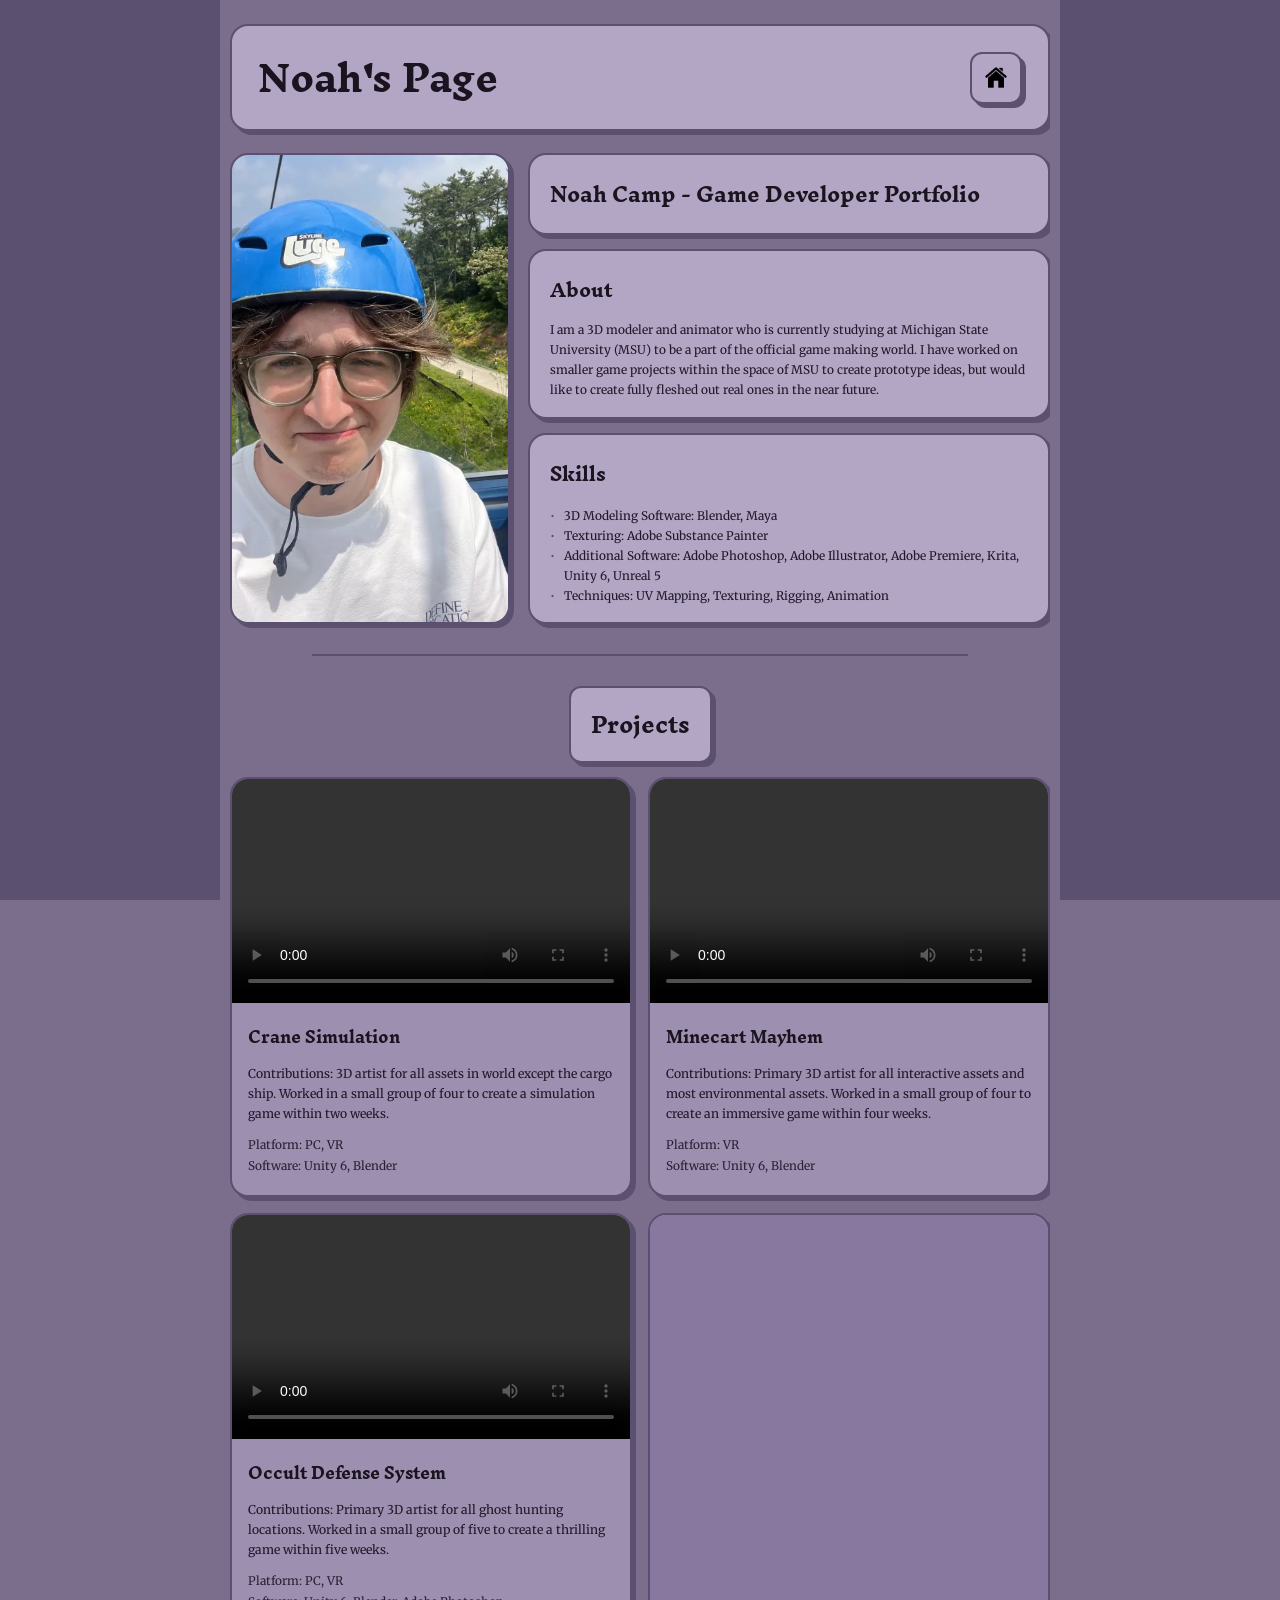
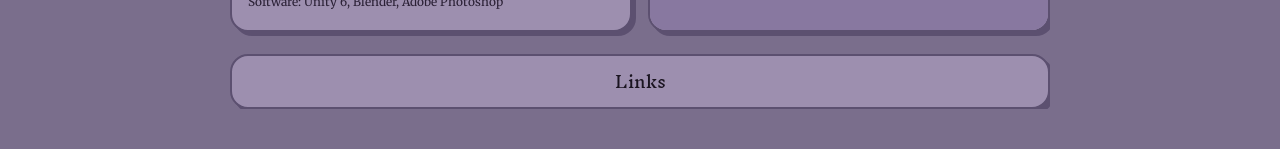
==== portfolio.html @ 453d8e8f "Update portfolio.html" ====
<head>
  <title>Noah's Page</title>
  <link rel="preconnect" href="https://fonts.googleapis.com" />
  <link rel="preconnect" href="https://fonts.gstatic.com" crossorigin />
  <link href="https://fonts.googleapis.com/css2?family=Inknut+Antiqua:wght@400;700&family=Merriweather:wght@400;700&display=swap" rel="stylesheet" />
  <style>
    *, *::before, *::after {
      box-sizing: border-box;
      margin: 0;
      padding: 0;
    }

    html, body {
      background-color: #7a6e8c;
    }

    body {
      font-family: 'Merriweather', Georgia, serif;
      color: #1e1828;
      min-height: 100vh;
      padding: 24px 20px 40px;
    }

    .outer-wrapper {
      max-width: 860px;
      margin: 0 auto;
      position: relative;
    }

    .border-panel {
      position: fixed;
      top: 0;
      bottom: 0;
      background-color: #5c5070;
      display: none;
      z-index: 0;
    }

    .border-panel-left {
      left: 0;
      right: calc(50% + 430px - 20px + 10px);
    }

    .border-panel-right {
      right: 0;
      left: calc(50% + 430px - 20px + 10px);
    }

    @media (min-width: 940px) {
      .border-panel { display: block; }
    }

    .page-wrapper {
      max-width: 820px;
      width: 100%;
      margin: 0 auto;
      overflow-x: hidden;
    }

    /* Header */
    .site-header {
      background-color: #b3a6c4;
      border: 2.5px solid #5c5070;
      border-radius: 18px;
      box-shadow: 4px 4px 0px #5c5070;
      display: flex;
      align-items: center;
      justify-content: space-between;
      padding: 6px 26px;
      margin-bottom: 22px;
    }

    .site-header h1 {
      font-family: 'Inknut Antiqua', 'Palatino Linotype', Georgia, serif;
      font-size: clamp(1.6rem, 4vw, 2.2rem);
      font-weight: 700;
      color: #1a1420;
    }

    .home-icon {
      width: 52px;
      height: 52px;
      background-color: #b3a6c4;
      border: 2.5px solid #5c5070;
      border-radius: 12px;
      box-shadow: 4px 4px 0px #5c5070;
      display: flex;
      align-items: center;
      justify-content: center;
      cursor: pointer;
      flex-shrink: 0;
      text-decoration: none;
      appearance: none;
      -webkit-appearance: none;
      font: inherit;
      padding: 6px;
      overflow: hidden;
    }

    .home-icon-img {
      width: 100%;
      height: 100%;
      object-fit: contain;
      display: block;
    }

    /* Cards */
    .card {
      background-color: #b3a6c4;
      border: 2.5px solid #5c5070;
      border-radius: 18px;
      box-shadow: 4px 4px 0px #5c5070;
      padding: 18px 20px;
    }

    .card h2 {
      font-family: 'Inknut Antiqua', 'Palatino Linotype', Georgia, serif;
      font-size: 1.2rem;
      font-weight: 700;
      margin-bottom: 10px;
      color: #1a1420;
    }

    .card p {
      font-size: 0.82rem;
      line-height: 1.7;
    }


    .portfolio-top {
      display: flex;
      gap: 18px;
      margin-bottom: 18px;
      align-items: flex-start;
    }

    .profile-photo {
      flex: 0 0 280px;
      width: 280px;
      border: 2.5px solid #5c5070;
      border-radius: 18px;
      box-shadow: 4px 4px 0px #5c5070;
      overflow: hidden;
      align-self: stretch;
    }

    .profile-photo img {
      width: 100%;
      height: 100%;
      object-fit: cover;
      display: block;
    }

    .profile-photo-placeholder {
      width: 100%;
      height: 100%;
      min-height: 260px;
      background-color: #a899bc;
      display: flex;
      align-items: center;
      justify-content: center;
      color: #5c5070;
      font-size: 0.75rem;
      text-align: center;
      padding: 12px;
    }

    .portfolio-right {
      flex: 1;
      display: flex;
      flex-direction: column;
      gap: 14px;
      min-width: 0;
    }

    /* About card */
    .about-card {
      background-color: #b3a6c4;
      border: 2.5px solid #5c5070;
      border-radius: 18px;
      box-shadow: 4px 4px 0px #5c5070;
      padding: 16px 20px;
    }

    .about-card h2 {
      font-family: 'Inknut Antiqua', 'Palatino Linotype', Georgia, serif;
      font-size: 1.1rem;
      font-weight: 700;
      margin-bottom: 8px;
      color: #1a1420;
    }

    .about-card p {
      font-size: 0.74rem;
      line-height: 1.7;
    }

    /* Skills card */
    .skills-card {
      background-color: #b3a6c4;
      border: 2.5px solid #5c5070;
      border-radius: 18px;
      box-shadow: 4px 4px 0px #5c5070;
      padding: 16px 20px;
    }

    .skills-card h2 {
      font-family: 'Inknut Antiqua', 'Palatino Linotype', Georgia, serif;
      font-size: 1.1rem;
      font-weight: 700;
      margin-bottom: 10px;
      color: #1a1420;
    }

    .skills-list {
      list-style: none;
      padding: 0;
      margin: 0;
    }

    .skills-list li {
      font-size: 0.74rem;
      line-height: 1.7;
      padding-left: 1.2em;
      position: relative;
    }

    .skills-list li::before {
      content: '•';
      position: absolute;
      left: 0;
      color: #5c5070;
    }

    /* Projects section */
    .projects-heading {
      background-color: #b3a6c4;
      border: 2.5px solid #5c5070;
      border-radius: 12px;
      box-shadow: 4px 4px 0px #5c5070;
      display: inline-block;
      padding: 10px 20px;
      margin-bottom: 14px;
    }

    .projects-heading h2 {
      font-family: 'Inknut Antiqua', 'Palatino Linotype', Georgia, serif;
      font-size: 1.3rem;
      font-weight: 700;
      color: #1a1420;
    }

    .projects-grid {
      display: grid;
      grid-template-columns: 1fr 1fr;
      gap: 16px;
      margin-bottom: 22px;
    }

    .project-card {
      background-color: #9d8faf;
      border: 2.5px solid #5c5070;
      border-radius: 18px;
      box-shadow: 4px 4px 0px #5c5070;
      overflow: hidden;
      display: flex;
      flex-direction: column;
    }

    .project-image {
      position: relative;
      width: 100%;
      aspect-ratio: 16 / 9;
      background-color: #8878a0;
      flex-shrink: 0;
      overflow: hidden;
    }

    .project-image video {
      position: absolute;
      top: 0;
      left: 0;
      width: 100%;
      height: 100%;
      border: none;
      display: block;
      object-fit: cover;
    }

    .project-image img {
      width: 100%;
      height: 100%;
      object-fit: cover;
      display: block;
    }

    .project-image-placeholder {
      width: 100%;
      height: 100%;
      background-color: #8878a0;
    }

    .project-body {
      padding: 14px 16px 18px;
      flex: 1;
      display: flex;
      flex-direction: column;
    }

    .project-title {
      font-family: 'Inknut Antiqua', 'Palatino Linotype', Georgia, serif;
      font-size: 0.95rem;
      font-weight: 700;
      color: #1a1420;
      margin-bottom: 8px;
    }

    .project-contributions {
      font-size: 0.76rem;
      line-height: 1.65;
      margin-bottom: 10px;
      flex: 1;
    }

    .project-meta {
      font-size: 0.74rem;
      line-height: 1.8;
      color: #2a2035;
    }

    .project-meta span {
      display: block;
    }

    /* Footer */
    .site-footer {
      background-color: #9d8faf;
      border: 2.5px solid #5c5070;
      border-radius: 18px;
      box-shadow: 4px 4px 0px #5c5070;
      text-align: center;
      padding: 5px 14px;
      margin-top: 22px;
    }

    .site-footer a {
      font-family: 'Inknut Antiqua', 'Palatino Linotype', Georgia, serif;
      font-size: 1rem;
      color: #1a1420;
      text-decoration: none;
    }

    .site-footer a:hover {
      text-decoration: underline;
    }

    /* Responsive */
    @media (max-width: 620px) {
      .portfolio-top {
        flex-direction: column;
        align-items: center;
      }

      .profile-photo {
        flex: none;
        width: 100%;
        max-width: 100%;
      }

      .portfolio-right {
        width: 100%;
      }

      .projects-grid {
        grid-template-columns: 1fr;
      }

      .site-header h1 {
        font-size: 1.4rem;
      }

      .home-icon {
        width: 42px;
        height: 42px;
      }
    }
  </style>
</head>
<body>

  <div class="outer-wrapper">
    <div class="border-panel border-panel-left"></div>
    <div class="border-panel border-panel-right"></div>

    <div class="page-wrapper">

      <!-- Header -->
      <header class="site-header">
        <h1>Noah's Page</h1>
        <a href="https://campnoa1.github.io/campnoah.github.io/" class="home-icon" title="Home">
          <img src="home_icon.png" alt="Home" class="home-icon-img">
        </a>
      </header>

      <section class="portfolio-top">

        <div class="profile-photo">
          <img src="noah_pfp.jpg" alt="That's me!" onerror="this.style.display='none';this.nextElementSibling.style.display='flex';">
          <div class="profile-photo-placeholder" style="display:none;">Photo</div>
        </div>

        <div class="portfolio-right">
          <div class="about-card" style="padding: 14px 20px;">
            <h2 style="font-size: clamp(0.75rem, 2.2vw, 1.2rem); white-space: nowrap; overflow: hidden; text-overflow: ellipsis; margin-bottom: 0;">Noah Camp - Game Developer Portfolio</h2>
          </div>

          <div class="about-card">
            <h2>About</h2>
            <p>I am a 3D modeler and animator who is currently studying at Michigan State University (MSU) to be a part of the official game making world. I have worked on smaller game projects within the space of MSU to create prototype ideas, but would like to create fully fleshed out real ones in the near future.</p>
          </div>

          <div class="skills-card">
            <h2>Skills</h2>
            <ul class="skills-list">
              <li>3D Modeling Software: Blender, Maya</li>
              <li>Texturing: Adobe Substance Painter</li>
              <li>Additional Software: Adobe Photoshop, Adobe Illustrator, Adobe Premiere, Krita, Unity 6, Unreal 5</li>
              <li>Techniques: UV Mapping, Texturing, Rigging, Animation</li>
            </ul>
          </div>
        </div>

      </section>

      <hr style="border: none; border-top: 2.5px solid #5c5070; margin: 30px auto; width: 80%;">

      <!-- Projects -->
      <div style="text-align: center; margin-bottom: 14px;">
        <div class="projects-heading" style="margin-bottom: 0;">
          <h2>Projects</h2>
        </div>
      </div>

      <div class="projects-grid">

        <div class="project-card">
          <div class="project-image">
            <video src="Crane Simulation.mp4" controls></video>
          </div>
          <div class="project-body">
            <div class="project-title">Crane Simulation</div>
            <p class="project-contributions">Contributions: 3D artist for all assets in world except the cargo ship. Worked in a small group of four to create a simulation game within two weeks.</p>
            <div class="project-meta">
              <span>Platform: PC, VR</span>
              <span>Software: Unity 6, Blender</span>
            </div>
          </div>
        </div>

        <div class="project-card">
          <div class="project-image">
            <video src="Minecart Mayhem.mp4" controls></video>
          </div>
          <div class="project-body">
            <div class="project-title">Minecart Mayhem</div>
            <p class="project-contributions">Contributions: Primary 3D artist for all interactive assets and most environmental assets. Worked in a small group of four to create an immersive game within four weeks.</p>
            <div class="project-meta">
              <span>Platform: VR</span>
              <span>Software: Unity 6, Blender</span>
            </div>
          </div>
        </div>

        <div class="project-card">
          <div class="project-image">
            <video src="ODS comp.mp4" controls></video>
          </div>
          <div class="project-body">
            <div class="project-title">Occult Defense System</div>
            <p class="project-contributions">Contributions: Primary 3D artist for all ghost hunting locations. Worked in a small group of five to create a thrilling game within five weeks.</p>
            <div class="project-meta">
              <span>Platform: PC, VR</span>
              <span>Software: Unity 6, Blender, Adobe Photoshop</span>
            </div>
          </div>
        </div>

        <div class="project-card">
          <div class="project-image project-image-placeholder">
          </div>
          <div class="project-body">
            <div class="project-title">Coming Soon...</div>
            <p class="project-contributions"></p>
            <div class="project-meta"></div>
          </div>
        </div>

      </div>

      <!-- Footer -->
      <footer class="site-footer">
        <a href="#">Links</a>
      </footer>

    </div>
  </div>

</body>
</html>
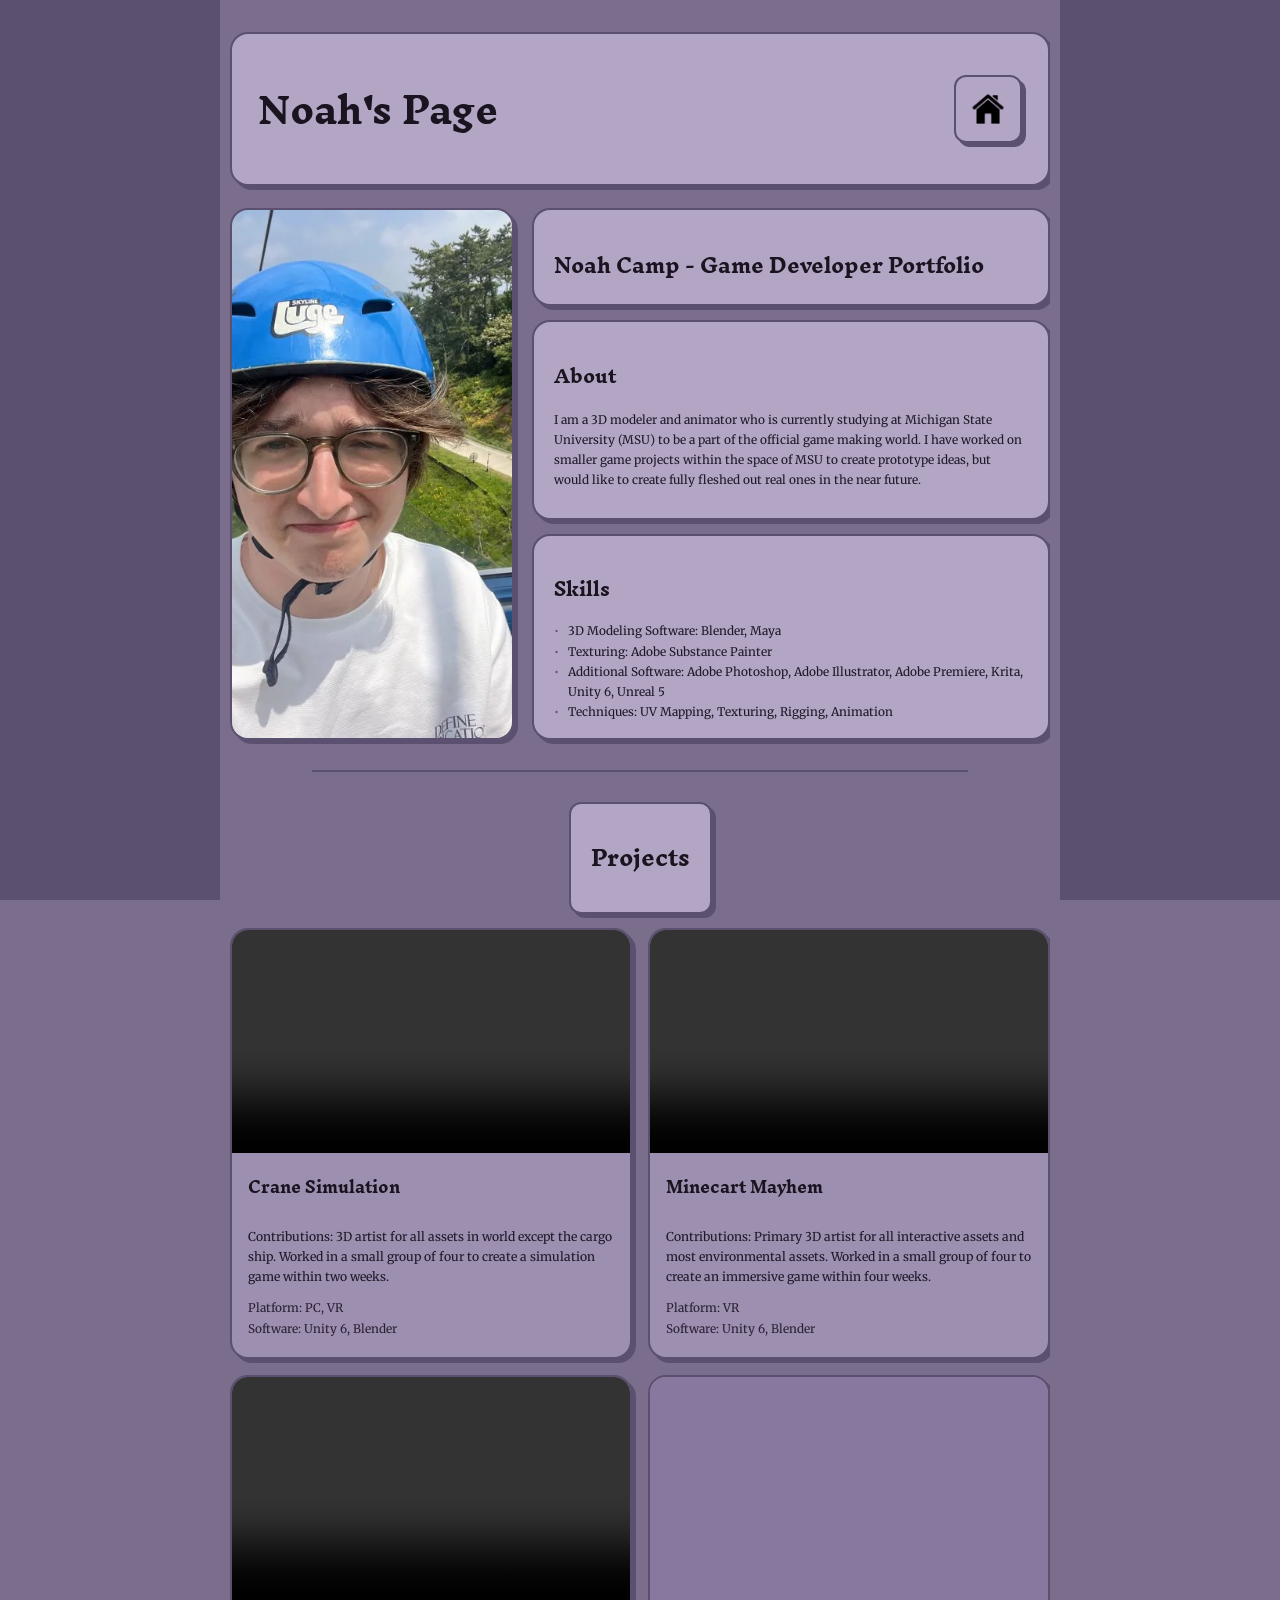
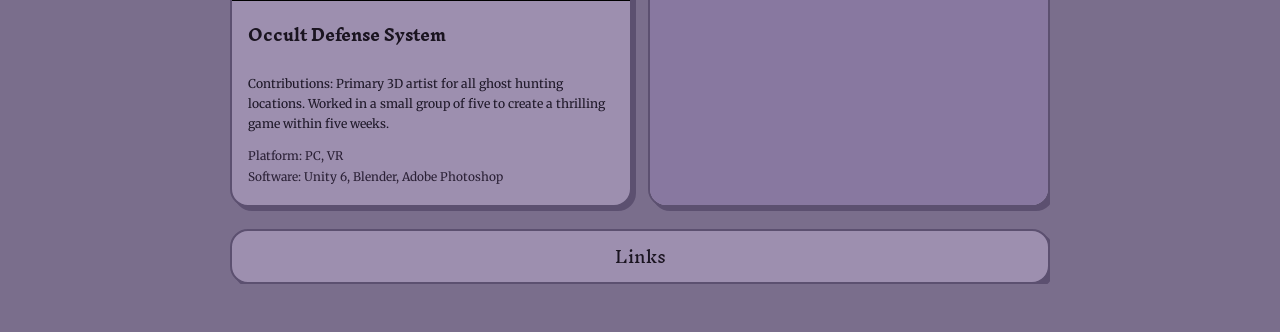
==== commit 83eb83c7: "Update portfolio.html" ====
--- a/portfolio.html
+++ b/portfolio.html
@@ -1,15 +1,9 @@
 <head>
-  <title>Noah's Page</title>
+  <title>Noah's Portfolio</title>
   <link rel="preconnect" href="https://fonts.googleapis.com" />
   <link rel="preconnect" href="https://fonts.gstatic.com" crossorigin />
   <link href="https://fonts.googleapis.com/css2?family=Inknut+Antiqua:wght@400;700&family=Merriweather:wght@400;700&display=swap" rel="stylesheet" />
   <style>
-    *, *::before, *::after {
-      box-sizing: border-box;
-      margin: 0;
-      padding: 0;
-    }
-
     html, body {
       background-color: #7a6e8c;
     }
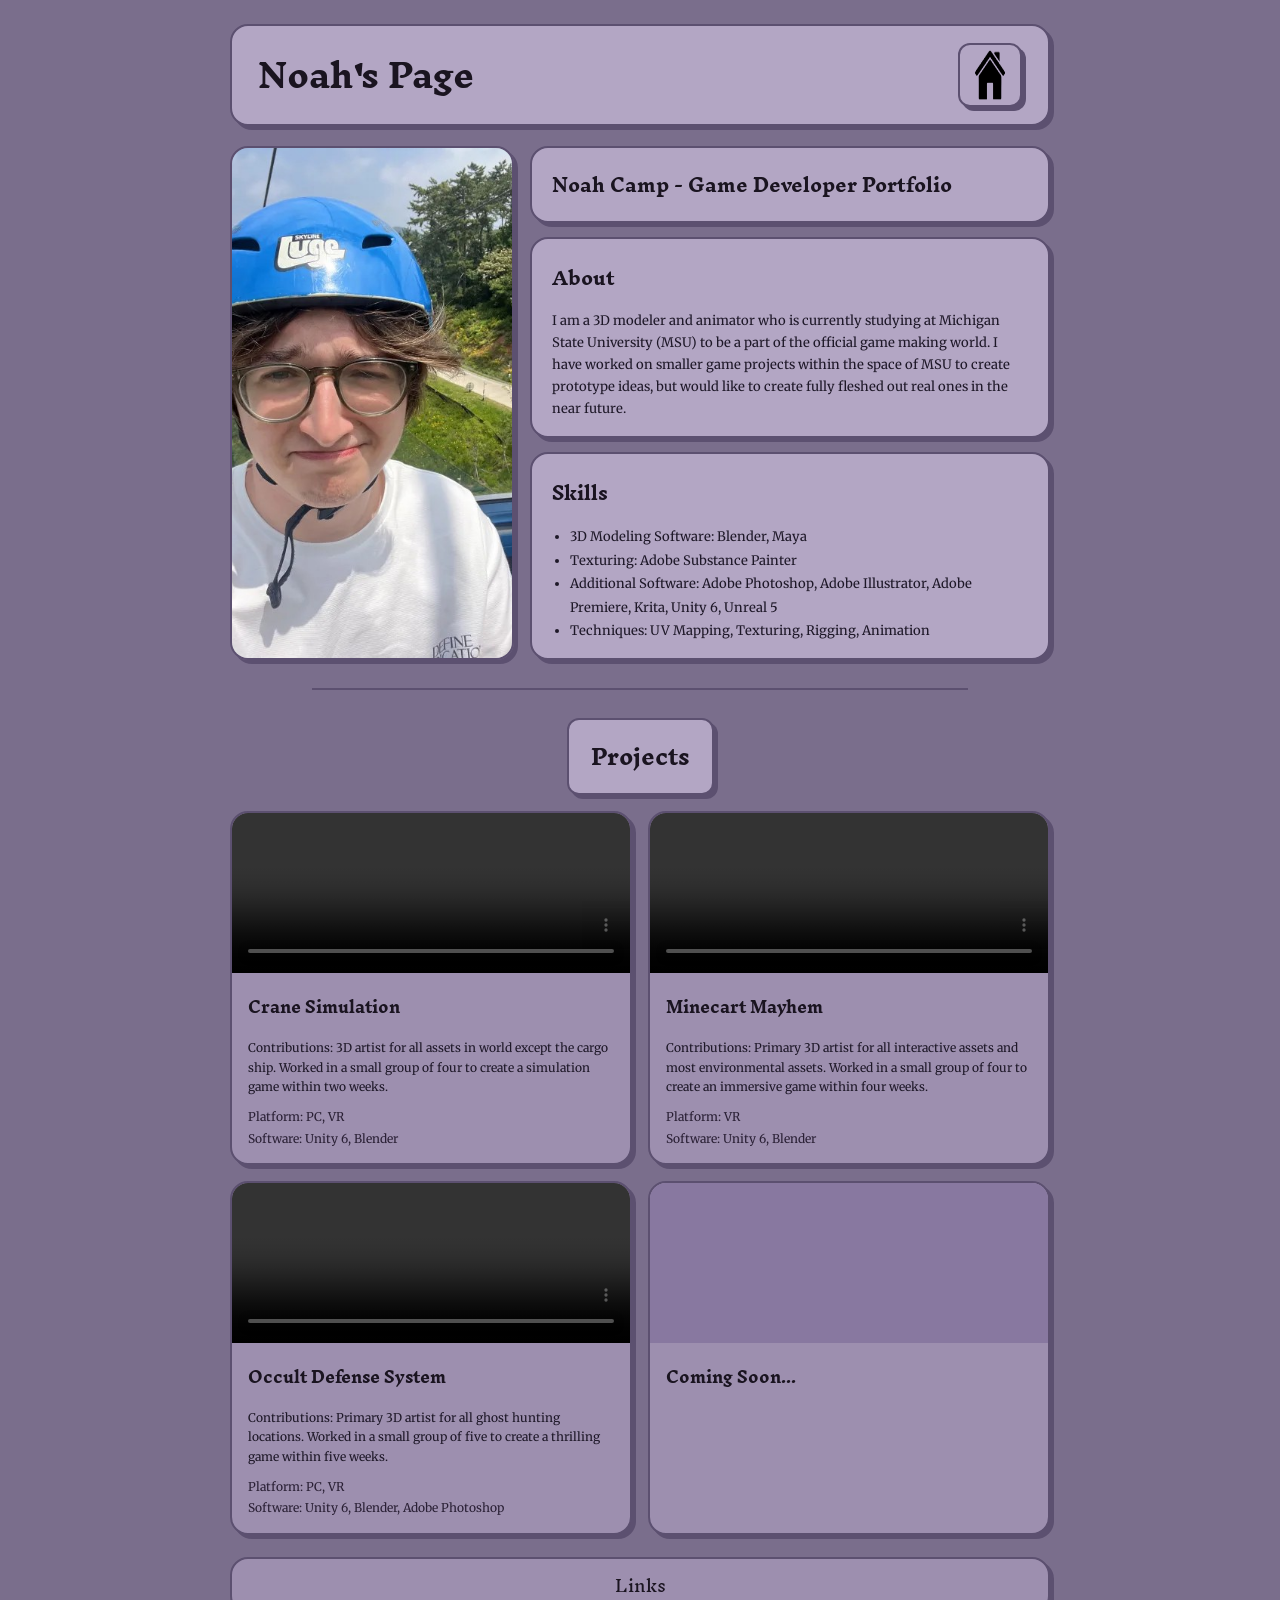
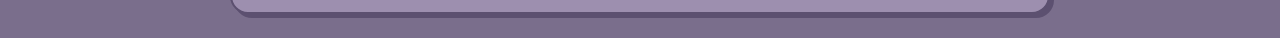
==== commit 3d39cf36: "Update portfolio.html" ====
--- a/portfolio.html
+++ b/portfolio.html
@@ -4,138 +4,69 @@
   <link rel="preconnect" href="https://fonts.gstatic.com" crossorigin />
   <link href="https://fonts.googleapis.com/css2?family=Inknut+Antiqua:wght@400;700&family=Merriweather:wght@400;700&display=swap" rel="stylesheet" />
   <style>
-    html, body {
-      background-color: #7a6e8c;
-    }
-
     body {
       font-family: 'Merriweather', Georgia, serif;
+      background-color: #7a6e8c;
       color: #1e1828;
-      min-height: 100vh;
-      padding: 24px 20px 40px;
-    }
-
-    .outer-wrapper {
-      max-width: 860px;
-      margin: 0 auto;
-      position: relative;
-    }
-
-    .border-panel {
-      position: fixed;
-      top: 0;
-      bottom: 0;
-      background-color: #5c5070;
-      display: none;
-      z-index: 0;
-    }
-
-    .border-panel-left {
-      left: 0;
-      right: calc(50% + 430px - 20px + 10px);
-    }
-
-    .border-panel-right {
-      right: 0;
-      left: calc(50% + 430px - 20px + 10px);
-    }
-
-    @media (min-width: 940px) {
-      .border-panel { display: block; }
+      padding: 24px 20px;
+      margin: 0;
     }
 
     .page-wrapper {
       max-width: 820px;
-      width: 100%;
       margin: 0 auto;
-      overflow-x: hidden;
-    }
-
-    /* Header */
+    }
+
     .site-header {
       background-color: #b3a6c4;
-      border: 2.5px solid #5c5070;
-      border-radius: 18px;
-      box-shadow: 4px 4px 0px #5c5070;
+      border: 2px solid #5c5070;
+      border-radius: 18px;
+      box-shadow: 4px 4px 0px #5c5070;
+      padding: 8px 26px;
+      margin-bottom: 20px;
       display: flex;
       align-items: center;
       justify-content: space-between;
-      padding: 6px 26px;
-      margin-bottom: 22px;
     }
 
     .site-header h1 {
-      font-family: 'Inknut Antiqua', 'Palatino Linotype', Georgia, serif;
-      font-size: clamp(1.6rem, 4vw, 2.2rem);
-      font-weight: 700;
-      color: #1a1420;
+      font-family: 'Inknut Antiqua', Georgia, serif;
+      font-size: 2rem;
+      color: #1a1420;
+      margin: 0;
     }
 
     .home-icon {
-      width: 52px;
-      height: 52px;
-      background-color: #b3a6c4;
-      border: 2.5px solid #5c5070;
+      width: 50px;
+      height: 50px;
+      border: 2px solid #5c5070;
       border-radius: 12px;
       box-shadow: 4px 4px 0px #5c5070;
+      padding: 5px;
+      text-decoration: none;
+      display: inline-block;
+      background-color: #b3a6c4;
+    }
+
+    .home-icon img {
+      width: 100%;
+      height: 100%;
+    }
+
+    .top-section {
       display: flex;
-      align-items: center;
-      justify-content: center;
-      cursor: pointer;
+      gap: 16px;
+      margin-bottom: 20px;
+    }
+
+    .profile-photo {
+      width: 280px;
+      min-height: 300px;
+      border: 2px solid #5c5070;
+      border-radius: 18px;
+      box-shadow: 4px 4px 0px #5c5070;
+      overflow: hidden;
       flex-shrink: 0;
-      text-decoration: none;
-      appearance: none;
-      -webkit-appearance: none;
-      font: inherit;
-      padding: 6px;
-      overflow: hidden;
-    }
-
-    .home-icon-img {
-      width: 100%;
-      height: 100%;
-      object-fit: contain;
-      display: block;
-    }
-
-    /* Cards */
-    .card {
-      background-color: #b3a6c4;
-      border: 2.5px solid #5c5070;
-      border-radius: 18px;
-      box-shadow: 4px 4px 0px #5c5070;
-      padding: 18px 20px;
-    }
-
-    .card h2 {
-      font-family: 'Inknut Antiqua', 'Palatino Linotype', Georgia, serif;
-      font-size: 1.2rem;
-      font-weight: 700;
-      margin-bottom: 10px;
-      color: #1a1420;
-    }
-
-    .card p {
-      font-size: 0.82rem;
-      line-height: 1.7;
-    }
-
-
-    .portfolio-top {
-      display: flex;
-      gap: 18px;
-      margin-bottom: 18px;
-      align-items: flex-start;
-    }
-
-    .profile-photo {
-      flex: 0 0 280px;
-      width: 280px;
-      border: 2.5px solid #5c5070;
-      border-radius: 18px;
-      box-shadow: 4px 4px 0px #5c5070;
-      overflow: hidden;
-      align-self: stretch;
     }
 
     .profile-photo img {
@@ -145,103 +76,84 @@
       display: block;
     }
 
-    .profile-photo-placeholder {
-      width: 100%;
-      height: 100%;
-      min-height: 260px;
-      background-color: #a899bc;
-      display: flex;
-      align-items: center;
-      justify-content: center;
-      color: #5c5070;
-      font-size: 0.75rem;
-      text-align: center;
-      padding: 12px;
-    }
-
-    .portfolio-right {
+    .right-cards {
       flex: 1;
       display: flex;
       flex-direction: column;
       gap: 14px;
-      min-width: 0;
-    }
-
-    /* About card */
-    .about-card {
-      background-color: #b3a6c4;
-      border: 2.5px solid #5c5070;
+    }
+
+    .title-card {
+      background-color: #b3a6c4;
+      border: 2px solid #5c5070;
+      border-radius: 18px;
+      box-shadow: 4px 4px 0px #5c5070;
+      padding: 14px 20px;
+    }
+
+    .title-card h2 {
+      font-family: 'Inknut Antiqua', Georgia, serif;
+      font-size: 1.1rem;
+      color: #1a1420;
+      margin: 0;
+      white-space: nowrap;
+    }
+
+    .card {
+      background-color: #b3a6c4;
+      border: 2px solid #5c5070;
       border-radius: 18px;
       box-shadow: 4px 4px 0px #5c5070;
       padding: 16px 20px;
     }
 
-    .about-card h2 {
-      font-family: 'Inknut Antiqua', 'Palatino Linotype', Georgia, serif;
+    .card h2 {
+      font-family: 'Inknut Antiqua', Georgia, serif;
       font-size: 1.1rem;
-      font-weight: 700;
-      margin-bottom: 8px;
-      color: #1a1420;
-    }
-
-    .about-card p {
-      font-size: 0.74rem;
+      color: #1a1420;
+      margin-top: 0;
+      margin-bottom: 10px;
+    }
+
+    .card p {
+      font-size: 13px;
       line-height: 1.7;
-    }
-
-    /* Skills card */
-    .skills-card {
-      background-color: #b3a6c4;
-      border: 2.5px solid #5c5070;
-      border-radius: 18px;
-      box-shadow: 4px 4px 0px #5c5070;
-      padding: 16px 20px;
-    }
-
-    .skills-card h2 {
-      font-family: 'Inknut Antiqua', 'Palatino Linotype', Georgia, serif;
-      font-size: 1.1rem;
-      font-weight: 700;
-      margin-bottom: 10px;
-      color: #1a1420;
-    }
-
-    .skills-list {
-      list-style: none;
-      padding: 0;
-      margin: 0;
-    }
-
-    .skills-list li {
-      font-size: 0.74rem;
-      line-height: 1.7;
-      padding-left: 1.2em;
-      position: relative;
-    }
-
-    .skills-list li::before {
-      content: '•';
-      position: absolute;
-      left: 0;
-      color: #5c5070;
-    }
-
-    /* Projects section */
+      margin: 0;
+    }
+
+    .card ul {
+      font-size: 13px;
+      line-height: 1.8;
+      padding-left: 18px;
+      margin: 0;
+    }
+
+    .divider {
+      border: none;
+      border-top: 2px solid #5c5070;
+      width: 80%;
+      margin: 28px auto;
+    }
+
     .projects-heading {
-      background-color: #b3a6c4;
-      border: 2.5px solid #5c5070;
+      text-align: center;
+      margin-bottom: 16px;
+    }
+
+    .projects-heading-box {
+      background-color: #b3a6c4;
+      border: 2px solid #5c5070;
       border-radius: 12px;
       box-shadow: 4px 4px 0px #5c5070;
+      padding: 10px 22px;
       display: inline-block;
-      padding: 10px 20px;
-      margin-bottom: 14px;
-    }
-
-    .projects-heading h2 {
-      font-family: 'Inknut Antiqua', 'Palatino Linotype', Georgia, serif;
+    }
+
+    .projects-heading-box h2 {
+      font-family: 'Inknut Antiqua', Georgia, serif;
       font-size: 1.3rem;
-      font-weight: 700;
-      color: #1a1420;
+      color: #1a1420;
+      margin: 0;
     }
 
     .projects-grid {
@@ -253,92 +165,69 @@
 
     .project-card {
       background-color: #9d8faf;
-      border: 2.5px solid #5c5070;
+      border: 2px solid #5c5070;
       border-radius: 18px;
       box-shadow: 4px 4px 0px #5c5070;
       overflow: hidden;
-      display: flex;
-      flex-direction: column;
-    }
-
-    .project-image {
-      position: relative;
-      width: 100%;
-      aspect-ratio: 16 / 9;
+    }
+
+    .project-media {
+      width: 100%;
+      height: 160px;
       background-color: #8878a0;
-      flex-shrink: 0;
       overflow: hidden;
     }
 
-    .project-image video {
-      position: absolute;
-      top: 0;
-      left: 0;
-      width: 100%;
-      height: 100%;
-      border: none;
-      display: block;
-      object-fit: cover;
-    }
-
-    .project-image img {
+    .project-media img {
       width: 100%;
       height: 100%;
       object-fit: cover;
       display: block;
     }
 
-    .project-image-placeholder {
+    .project-media video {
       width: 100%;
       height: 100%;
-      background-color: #8878a0;
-    }
-
-    .project-body {
-      padding: 14px 16px 18px;
-      flex: 1;
-      display: flex;
-      flex-direction: column;
-    }
-
-    .project-title {
-      font-family: 'Inknut Antiqua', 'Palatino Linotype', Georgia, serif;
+      object-fit: cover;
+      display: block;
+    }
+
+    .project-info {
+      padding: 14px 16px;
+    }
+
+    .project-info h3 {
+      font-family: 'Inknut Antiqua', Georgia, serif;
       font-size: 0.95rem;
-      font-weight: 700;
-      color: #1a1420;
+      color: #1a1420;
+      margin-top: 0;
       margin-bottom: 8px;
     }
 
-    .project-contributions {
-      font-size: 0.76rem;
-      line-height: 1.65;
+    .project-info p {
+      font-size: 12px;
+      line-height: 1.6;
       margin-bottom: 10px;
-      flex: 1;
-    }
-
-    .project-meta {
-      font-size: 0.74rem;
+    }
+
+    .project-info .meta {
+      font-size: 12px;
+      color: #2a2035;
       line-height: 1.8;
-      color: #2a2035;
-    }
-
-    .project-meta span {
-      display: block;
-    }
-
-    /* Footer */
+    }
+
     .site-footer {
       background-color: #9d8faf;
-      border: 2.5px solid #5c5070;
+      border: 2px solid #5c5070;
       border-radius: 18px;
       box-shadow: 4px 4px 0px #5c5070;
       text-align: center;
-      padding: 5px 14px;
-      margin-top: 22px;
+      padding: 6px 14px;
+      margin-top: 20px;
     }
 
     .site-footer a {
-      font-family: 'Inknut Antiqua', 'Palatino Linotype', Georgia, serif;
+      font-family: 'Inknut Antiqua', Georgia, serif;
       font-size: 1rem;
       color: #1a1420;
       text-decoration: none;
@@ -346,158 +235,103 @@
 
     .site-footer a:hover {
       text-decoration: underline;
-    }
-
-    /* Responsive */
-    @media (max-width: 620px) {
-      .portfolio-top {
-        flex-direction: column;
-        align-items: center;
-      }
-
-      .profile-photo {
-        flex: none;
-        width: 100%;
-        max-width: 100%;
-      }
-
-      .portfolio-right {
-        width: 100%;
-      }
-
-      .projects-grid {
-        grid-template-columns: 1fr;
-      }
-
-      .site-header h1 {
-        font-size: 1.4rem;
-      }
-
-      .home-icon {
-        width: 42px;
-        height: 42px;
-      }
     }
   </style>
 </head>
 <body>
-
-  <div class="outer-wrapper">
-    <div class="border-panel border-panel-left"></div>
-    <div class="border-panel border-panel-right"></div>
-
-    <div class="page-wrapper">
-
-      <!-- Header -->
-      <header class="site-header">
-        <h1>Noah's Page</h1>
-        <a href="https://campnoa1.github.io/campnoah.github.io/" class="home-icon" title="Home">
-          <img src="home_icon.png" alt="Home" class="home-icon-img">
-        </a>
-      </header>
-
-      <section class="portfolio-top">
-
-        <div class="profile-photo">
-          <img src="noah_pfp.jpg" alt="That's me!" onerror="this.style.display='none';this.nextElementSibling.style.display='flex';">
-          <div class="profile-photo-placeholder" style="display:none;">Photo</div>
-        </div>
-
-        <div class="portfolio-right">
-          <div class="about-card" style="padding: 14px 20px;">
-            <h2 style="font-size: clamp(0.75rem, 2.2vw, 1.2rem); white-space: nowrap; overflow: hidden; text-overflow: ellipsis; margin-bottom: 0;">Noah Camp - Game Developer Portfolio</h2>
+  <div class="page-wrapper">
+    <div class="site-header">
+      <h1>Noah's Page</h1>
+      <a href="https://campnoa1.github.io/campnoah.github.io/" class="home-icon" title="Home">
+        <img src="home_icon.png" alt="Home" />
+      </a>
+    </div>
+    <div class="top-section">
+      <div class="profile-photo">
+        <img src="noah_pfp.jpg" alt="That's me!" />
+      </div>
+      <div class="right-cards">
+        <div class="title-card">
+          <h2>Noah Camp - Game Developer Portfolio</h2>
+        </div>
+        <div class="card">
+          <h2>About</h2>
+          <p>
+            I am a 3D modeler and animator who is currently studying at Michigan State University (MSU) to be a part of the official game making world. I have worked on smaller game projects within the space of MSU to create prototype ideas, but would like to create fully fleshed out real ones in the near future.
+          </p>
+        </div>
+        <div class="card">
+          <h2>Skills</h2>
+          <ul>
+            <li>3D Modeling Software: Blender, Maya</li>
+            <li>Texturing: Adobe Substance Painter</li>
+            <li>Additional Software: Adobe Photoshop, Adobe Illustrator, Adobe Premiere, Krita, Unity 6, Unreal 5</li>
+            <li>Techniques: UV Mapping, Texturing, Rigging, Animation</li>
+          </ul>
+        </div>
+      </div>
+    </div>
+    <hr class="divider" />
+    <div class="projects-heading">
+      <div class="projects-heading-box">
+        <h2>Projects</h2>
+      </div>
+    </div>
+    <div class="projects-grid">
+      <div class="project-card">
+        <div class="project-media">
+          <video src="Crane Simulation.mp4" controls></video>
+        </div>
+        <div class="project-info">
+          <h3>Crane Simulation</h3>
+          <p>
+            Contributions: 3D artist for all assets in world except the cargo ship. Worked in a small group of four to create a simulation game within two weeks.
+          </p>
+          <div class="meta">
+            Platform: PC, VR<br />
+            Software: Unity 6, Blender
           </div>
-
-          <div class="about-card">
-            <h2>About</h2>
-            <p>I am a 3D modeler and animator who is currently studying at Michigan State University (MSU) to be a part of the official game making world. I have worked on smaller game projects within the space of MSU to create prototype ideas, but would like to create fully fleshed out real ones in the near future.</p>
+        </div>
+      </div>
+      <div class="project-card">
+        <div class="project-media">
+          <video src="Minecart Mayhem.mp4" controls></video>
+        </div>
+        <div class="project-info">
+          <h3>Minecart Mayhem</h3>
+          <p>
+            Contributions: Primary 3D artist for all interactive assets and most environmental assets. Worked in a small group of four to create an immersive game within four weeks.
+          </p>
+          <div class="meta">
+            Platform: VR<br />
+            Software: Unity 6, Blender
           </div>
-
-          <div class="skills-card">
-            <h2>Skills</h2>
-            <ul class="skills-list">
-              <li>3D Modeling Software: Blender, Maya</li>
-              <li>Texturing: Adobe Substance Painter</li>
-              <li>Additional Software: Adobe Photoshop, Adobe Illustrator, Adobe Premiere, Krita, Unity 6, Unreal 5</li>
-              <li>Techniques: UV Mapping, Texturing, Rigging, Animation</li>
-            </ul>
+        </div>
+      </div>
+      <div class="project-card">
+        <div class="project-media">
+          <video src="ODS comp.mp4" controls></video>
+        </div>
+        <div class="project-info">
+          <h3>Occult Defense System</h3>
+          <p>
+            Contributions: Primary 3D artist for all ghost hunting locations. Worked in a small group of five to create a thrilling game within five weeks.
+          </p>
+          <div class="meta">
+            Platform: PC, VR<br />
+            Software: Unity 6, Blender, Adobe Photoshop
           </div>
         </div>
-
-      </section>
-
-      <hr style="border: none; border-top: 2.5px solid #5c5070; margin: 30px auto; width: 80%;">
-
-      <!-- Projects -->
-      <div style="text-align: center; margin-bottom: 14px;">
-        <div class="projects-heading" style="margin-bottom: 0;">
-          <h2>Projects</h2>
-        </div>
-      </div>
-
-      <div class="projects-grid">
-
-        <div class="project-card">
-          <div class="project-image">
-            <video src="Crane Simulation.mp4" controls></video>
-          </div>
-          <div class="project-body">
-            <div class="project-title">Crane Simulation</div>
-            <p class="project-contributions">Contributions: 3D artist for all assets in world except the cargo ship. Worked in a small group of four to create a simulation game within two weeks.</p>
-            <div class="project-meta">
-              <span>Platform: PC, VR</span>
-              <span>Software: Unity 6, Blender</span>
-            </div>
-          </div>
-        </div>
-
-        <div class="project-card">
-          <div class="project-image">
-            <video src="Minecart Mayhem.mp4" controls></video>
-          </div>
-          <div class="project-body">
-            <div class="project-title">Minecart Mayhem</div>
-            <p class="project-contributions">Contributions: Primary 3D artist for all interactive assets and most environmental assets. Worked in a small group of four to create an immersive game within four weeks.</p>
-            <div class="project-meta">
-              <span>Platform: VR</span>
-              <span>Software: Unity 6, Blender</span>
-            </div>
-          </div>
-        </div>
-
-        <div class="project-card">
-          <div class="project-image">
-            <video src="ODS comp.mp4" controls></video>
-          </div>
-          <div class="project-body">
-            <div class="project-title">Occult Defense System</div>
-            <p class="project-contributions">Contributions: Primary 3D artist for all ghost hunting locations. Worked in a small group of five to create a thrilling game within five weeks.</p>
-            <div class="project-meta">
-              <span>Platform: PC, VR</span>
-              <span>Software: Unity 6, Blender, Adobe Photoshop</span>
-            </div>
-          </div>
-        </div>
-
-        <div class="project-card">
-          <div class="project-image project-image-placeholder">
-          </div>
-          <div class="project-body">
-            <div class="project-title">Coming Soon...</div>
-            <p class="project-contributions"></p>
-            <div class="project-meta"></div>
-          </div>
-        </div>
-
-      </div>
-
-      <!-- Footer -->
-      <footer class="site-footer">
-        <a href="#">Links</a>
-      </footer>
-
+      </div>
+      <div class="project-card">
+        <div class="project-media"></div>
+        <div class="project-info">
+          <h3>Coming Soon...</h3>
+        </div>
+      </div>
+    </div>
+    <div class="site-footer">
+      <a href="#">Links</a>
     </div>
   </div>
-
 </body>
-</html>
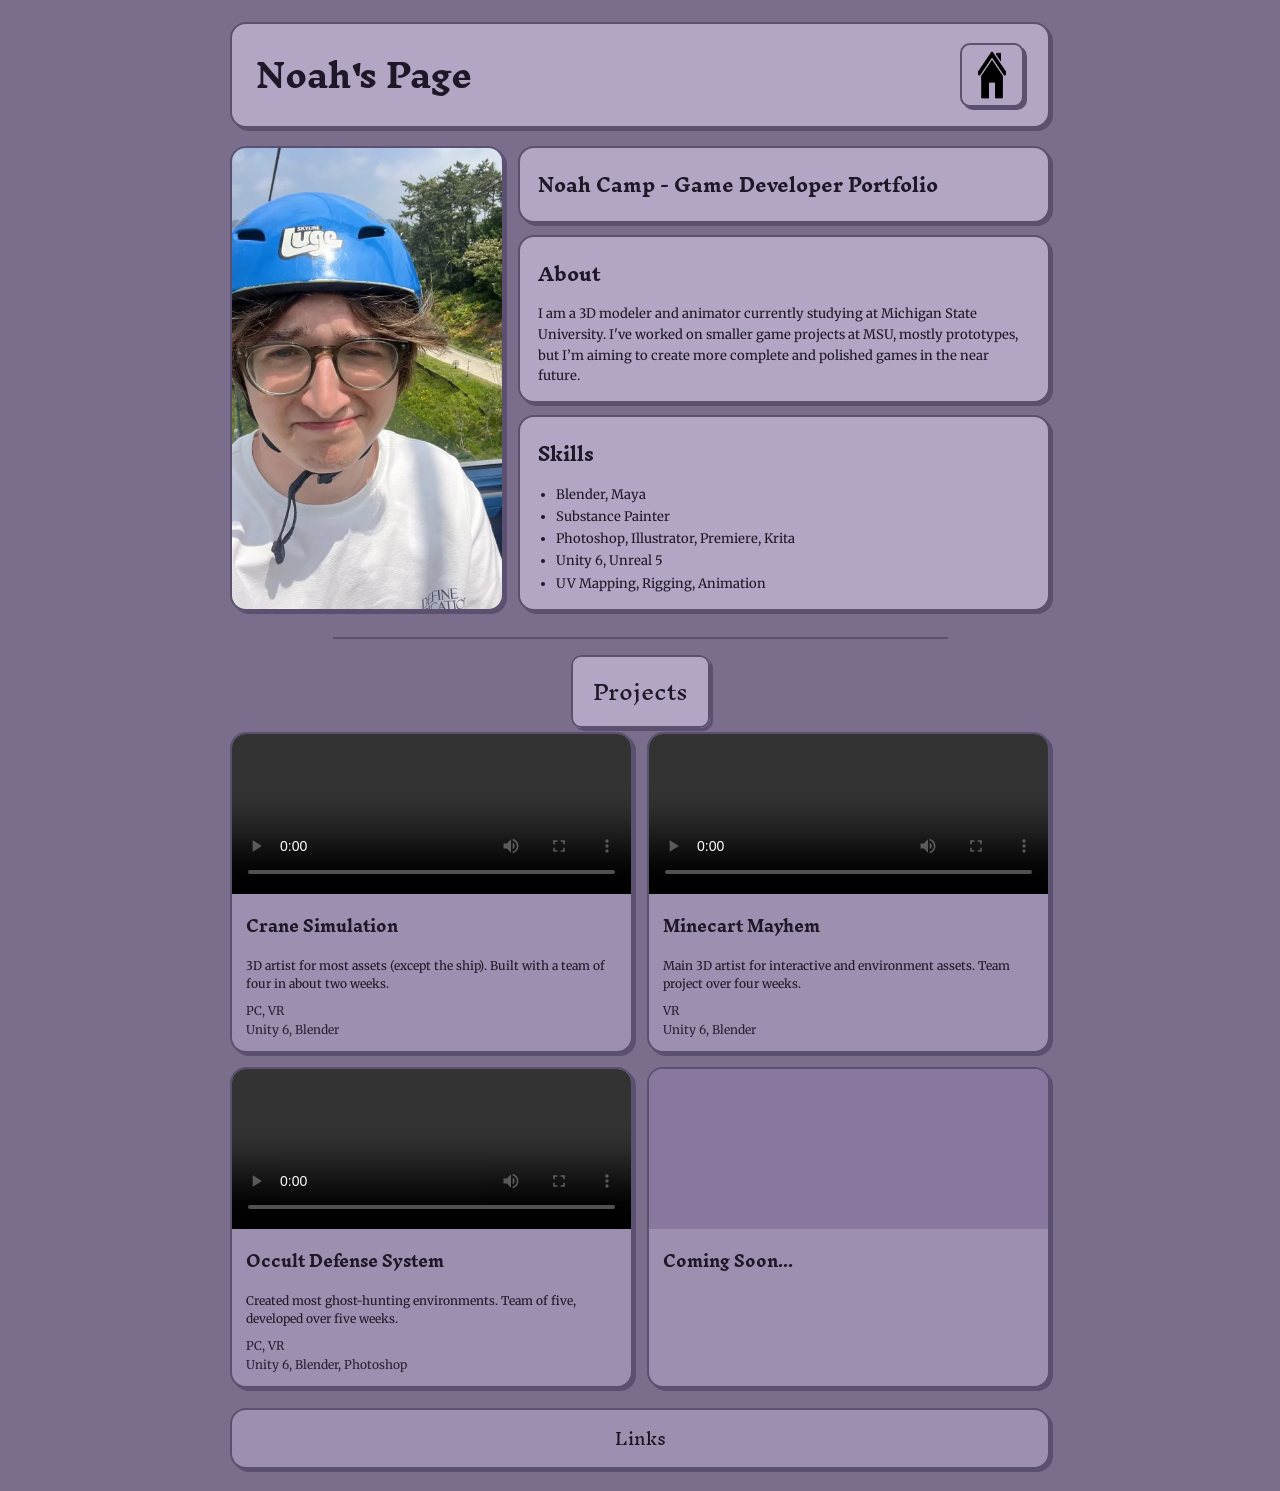
==== commit 04708402: "Update portfolio.html" ====
--- a/portfolio.html
+++ b/portfolio.html
@@ -1,51 +1,54 @@
 <head>
   <title>Noah's Portfolio</title>
-  <link rel="preconnect" href="https://fonts.googleapis.com" />
-  <link rel="preconnect" href="https://fonts.gstatic.com" crossorigin />
-  <link href="https://fonts.googleapis.com/css2?family=Inknut+Antiqua:wght@400;700&family=Merriweather:wght@400;700&display=swap" rel="stylesheet" />
+
+  <link rel="preconnect" href="https://fonts.googleapis.com">
+  <link rel="preconnect" href="https://fonts.gstatic.com" crossorigin>
+
+  <link href="https://fonts.googleapis.com/css2?family=Inknut+Antiqua:wght@400;700&family=Merriweather:wght@400;700&display=swap" rel="stylesheet">
+
   <style>
     body {
       font-family: 'Merriweather', Georgia, serif;
-      background-color: #7a6e8c;
+      background: #7a6e8c;
       color: #1e1828;
-      padding: 24px 20px;
-      margin: 0;
-    }
-
-    .page-wrapper {
+      margin: 0;
+      padding: 22px 18px;
+    }
+
+    .wrapper {
       max-width: 820px;
-      margin: 0 auto;
-    }
-
+      margin: auto;
+    }
+
+    /* header */
     .site-header {
-      background-color: #b3a6c4;
-      border: 2px solid #5c5070;
-      border-radius: 18px;
-      box-shadow: 4px 4px 0px #5c5070;
-      padding: 8px 26px;
-      margin-bottom: 20px;
+      background: #b3a6c4;
+      border: 2px solid #5c5070;
+      border-radius: 16px;
+      box-shadow: 3px 3px 0 #5c5070;
+      padding: 10px 24px;
+      margin-bottom: 18px;
+
       display: flex;
+      justify-content: space-between;
       align-items: center;
-      justify-content: space-between;
     }
 
     .site-header h1 {
-      font-family: 'Inknut Antiqua', Georgia, serif;
+      font-family: 'Inknut Antiqua', serif;
       font-size: 2rem;
-      color: #1a1420;
       margin: 0;
     }
 
     .home-icon {
-      width: 50px;
-      height: 50px;
-      border: 2px solid #5c5070;
-      border-radius: 12px;
-      box-shadow: 4px 4px 0px #5c5070;
-      padding: 5px;
-      text-decoration: none;
+      width: 48px;
+      height: 48px;
+      padding: 6px;
+      border: 2px solid #5c5070;
+      border-radius: 10px;
+      background: #b3a6c4;
+      box-shadow: 3px 3px 0 #5c5070;
       display: inline-block;
-      background-color: #b3a6c4;
     }
 
     .home-icon img {
@@ -53,285 +56,272 @@
       height: 100%;
     }
 
+    /* top section */
     .top-section {
       display: flex;
-      gap: 16px;
+      gap: 14px;
       margin-bottom: 20px;
     }
 
     .profile-photo {
-      width: 280px;
+      width: 270px;
       min-height: 300px;
-      border: 2px solid #5c5070;
-      border-radius: 18px;
-      box-shadow: 4px 4px 0px #5c5070;
       overflow: hidden;
-      flex-shrink: 0;
+      border: 2px solid #5c5070;
+      border-radius: 16px;
+      box-shadow: 3px 3px 0 #5c5070;
     }
 
     .profile-photo img {
       width: 100%;
       height: 100%;
       object-fit: cover;
-      display: block;
-    }
-
-    .right-cards {
+    }
+
+    .right-side {
       flex: 1;
       display: flex;
       flex-direction: column;
-      gap: 14px;
-    }
-
-    .title-card {
-      background-color: #b3a6c4;
-      border: 2px solid #5c5070;
-      border-radius: 18px;
-      box-shadow: 4px 4px 0px #5c5070;
-      padding: 14px 20px;
-    }
-
-    .title-card h2 {
-      font-family: 'Inknut Antiqua', Georgia, serif;
+      gap: 12px;
+    }
+
+    .box {
+      background: #b3a6c4;
+      border: 2px solid #5c5070;
+      border-radius: 16px;
+      box-shadow: 3px 3px 0 #5c5070;
+      padding: 14px 18px;
+    }
+
+    .box h2 {
+      font-family: 'Inknut Antiqua', serif;
       font-size: 1.1rem;
-      color: #1a1420;
-      margin: 0;
-      white-space: nowrap;
-    }
-
-    .card {
-      background-color: #b3a6c4;
-      border: 2px solid #5c5070;
-      border-radius: 18px;
-      box-shadow: 4px 4px 0px #5c5070;
-      padding: 16px 20px;
-    }
-
-    .card h2 {
-      font-family: 'Inknut Antiqua', Georgia, serif;
-      font-size: 1.1rem;
-      color: #1a1420;
-      margin-top: 0;
-      margin-bottom: 10px;
-    }
-
-    .card p {
+      margin: 0 0 8px 0;
+    }
+
+    .box p {
+      font-size: 13px;
+      line-height: 1.6;
+      margin: 0;
+    }
+
+    .box ul {
       font-size: 13px;
       line-height: 1.7;
-      margin: 0;
-    }
-
-    .card ul {
-      font-size: 13px;
-      line-height: 1.8;
       padding-left: 18px;
       margin: 0;
+    }
+
+    .title-box h2 {
+      margin: 0;
+      white-space: nowrap;
     }
 
     .divider {
       border: none;
       border-top: 2px solid #5c5070;
-      width: 80%;
-      margin: 28px auto;
-    }
-
-    .projects-heading {
+      width: 75%;
+      margin: 26px auto;
+    }
+
+    /* projects */
+    .projects-title {
       text-align: center;
-      margin-bottom: 16px;
-    }
-
-    .projects-heading-box {
-      background-color: #b3a6c4;
-      border: 2px solid #5c5070;
-      border-radius: 12px;
-      box-shadow: 4px 4px 0px #5c5070;
-      padding: 10px 22px;
-      display: inline-block;
-    }
-
-    .projects-heading-box h2 {
-      font-family: 'Inknut Antiqua', Georgia, serif;
+      margin-bottom: 14px;
+    }
+
+    .projects-title span {
+      background: #b3a6c4;
+      border: 2px solid #5c5070;
+      border-radius: 10px;
+      padding: 8px 20px;
+      box-shadow: 3px 3px 0 #5c5070;
+      font-family: 'Inknut Antiqua', serif;
       font-size: 1.3rem;
-      color: #1a1420;
-      margin: 0;
-    }
-
-    .projects-grid {
+    }
+
+    .grid {
       display: grid;
       grid-template-columns: 1fr 1fr;
-      gap: 16px;
-      margin-bottom: 22px;
-    }
-
-    .project-card {
-      background-color: #9d8faf;
-      border: 2px solid #5c5070;
-      border-radius: 18px;
-      box-shadow: 4px 4px 0px #5c5070;
+      gap: 14px;
+      margin-bottom: 20px;
+    }
+
+    .project {
+      background: #9d8faf;
+      border: 2px solid #5c5070;
+      border-radius: 16px;
+      box-shadow: 3px 3px 0 #5c5070;
       overflow: hidden;
     }
 
-    .project-media {
-      width: 100%;
+    .media {
       height: 160px;
-      background-color: #8878a0;
+      background: #8878a0;
       overflow: hidden;
     }
 
-    .project-media img {
+    .media img,
+    .media video {
       width: 100%;
       height: 100%;
       object-fit: cover;
-      display: block;
-    }
-
-    .project-media video {
-      width: 100%;
-      height: 100%;
-      object-fit: cover;
-      display: block;
-    }
-
-    .project-info {
-      padding: 14px 16px;
-    }
-
-    .project-info h3 {
-      font-family: 'Inknut Antiqua', Georgia, serif;
+    }
+
+    .info {
+      padding: 12px 14px;
+    }
+
+    .info h3 {
+      font-family: 'Inknut Antiqua', serif;
       font-size: 0.95rem;
-      color: #1a1420;
-      margin-top: 0;
+      margin: 0 0 6px 0;
+    }
+
+    .info p {
+      font-size: 12px;
+      line-height: 1.5;
       margin-bottom: 8px;
     }
 
-    .project-info p {
-      font-size: 12px;
-      line-height: 1.6;
-      margin-bottom: 10px;
-    }
-
-    .project-info .meta {
+    .meta {
       font-size: 12px;
       color: #2a2035;
-      line-height: 1.8;
-    }
-
-    .site-footer {
-      background-color: #9d8faf;
-      border: 2px solid #5c5070;
-      border-radius: 18px;
-      box-shadow: 4px 4px 0px #5c5070;
+      line-height: 1.6;
+    }
+
+    /* footer */
+    .footer {
       text-align: center;
-      padding: 6px 14px;
-      margin-top: 20px;
-    }
-
-    .site-footer a {
-      font-family: 'Inknut Antiqua', Georgia, serif;
-      font-size: 1rem;
+      padding: 8px;
+      background: #9d8faf;
+      border: 2px solid #5c5070;
+      border-radius: 16px;
+      box-shadow: 3px 3px 0 #5c5070;
+    }
+
+    .footer a {
+      text-decoration: none;
+      font-family: 'Inknut Antiqua', serif;
       color: #1a1420;
-      text-decoration: none;
-    }
-
-    .site-footer a:hover {
+    }
+
+    .footer a:hover {
       text-decoration: underline;
     }
   </style>
 </head>
+
 <body>
-  <div class="page-wrapper">
+  <div class="wrapper">
+
     <div class="site-header">
       <h1>Noah's Page</h1>
-      <a href="https://campnoa1.github.io/campnoah.github.io/" class="home-icon" title="Home">
-        <img src="home_icon.png" alt="Home" />
+      <a href="https://campnoa1.github.io/campnoah.github.io/" class="home-icon">
+        <img src="home_icon.png" alt="Home">
       </a>
     </div>
+
     <div class="top-section">
       <div class="profile-photo">
-        <img src="noah_pfp.jpg" alt="That's me!" />
-      </div>
-      <div class="right-cards">
-        <div class="title-card">
+        <img src="noah_pfp.jpg" alt="That's me!">
+      </div>
+
+      <div class="right-side">
+
+        <div class="box title-box">
           <h2>Noah Camp - Game Developer Portfolio</h2>
         </div>
-        <div class="card">
+
+        <div class="box">
           <h2>About</h2>
           <p>
-            I am a 3D modeler and animator who is currently studying at Michigan State University (MSU) to be a part of the official game making world. I have worked on smaller game projects within the space of MSU to create prototype ideas, but would like to create fully fleshed out real ones in the near future.
+            I am a 3D modeler and animator currently studying at Michigan State University. I've worked on smaller game projects at MSU, mostly prototypes, but I’m aiming to create more complete and polished games in the near future.
           </p>
         </div>
-        <div class="card">
+
+        <div class="box">
           <h2>Skills</h2>
           <ul>
-            <li>3D Modeling Software: Blender, Maya</li>
-            <li>Texturing: Adobe Substance Painter</li>
-            <li>Additional Software: Adobe Photoshop, Adobe Illustrator, Adobe Premiere, Krita, Unity 6, Unreal 5</li>
-            <li>Techniques: UV Mapping, Texturing, Rigging, Animation</li>
+            <li>Blender, Maya</li>
+            <li>Substance Painter</li>
+            <li>Photoshop, Illustrator, Premiere, Krita</li>
+            <li>Unity 6, Unreal 5</li>
+            <li>UV Mapping, Rigging, Animation</li>
           </ul>
         </div>
-      </div>
-    </div>
-    <hr class="divider" />
-    <div class="projects-heading">
-      <div class="projects-heading-box">
-        <h2>Projects</h2>
-      </div>
-    </div>
-    <div class="projects-grid">
-      <div class="project-card">
-        <div class="project-media">
+
+      </div>
+    </div>
+
+    <hr class="divider">
+
+    <div class="projects-title">
+      <span>Projects</span>
+    </div>
+
+    <div class="grid">
+
+      <div class="project">
+        <div class="media">
           <video src="Crane Simulation.mp4" controls></video>
         </div>
-        <div class="project-info">
+        <div class="info">
           <h3>Crane Simulation</h3>
           <p>
-            Contributions: 3D artist for all assets in world except the cargo ship. Worked in a small group of four to create a simulation game within two weeks.
+            3D artist for most assets (except the ship). Built with a team of four in about two weeks.
           </p>
           <div class="meta">
-            Platform: PC, VR<br />
-            Software: Unity 6, Blender
+            PC, VR<br>
+            Unity 6, Blender
           </div>
         </div>
       </div>
-      <div class="project-card">
-        <div class="project-media">
+
+      <div class="project">
+        <div class="media">
           <video src="Minecart Mayhem.mp4" controls></video>
         </div>
-        <div class="project-info">
+        <div class="info">
           <h3>Minecart Mayhem</h3>
           <p>
-            Contributions: Primary 3D artist for all interactive assets and most environmental assets. Worked in a small group of four to create an immersive game within four weeks.
+            Main 3D artist for interactive and environment assets. Team project over four weeks.
           </p>
           <div class="meta">
-            Platform: VR<br />
-            Software: Unity 6, Blender
+            VR<br>
+            Unity 6, Blender
           </div>
         </div>
       </div>
-      <div class="project-card">
-        <div class="project-media">
+
+      <div class="project">
+        <div class="media">
           <video src="ODS comp.mp4" controls></video>
         </div>
-        <div class="project-info">
+        <div class="info">
           <h3>Occult Defense System</h3>
           <p>
-            Contributions: Primary 3D artist for all ghost hunting locations. Worked in a small group of five to create a thrilling game within five weeks.
+            Created most ghost-hunting environments. Team of five, developed over five weeks.
           </p>
           <div class="meta">
-            Platform: PC, VR<br />
-            Software: Unity 6, Blender, Adobe Photoshop
+            PC, VR<br>
+            Unity 6, Blender, Photoshop
           </div>
         </div>
       </div>
-      <div class="project-card">
-        <div class="project-media"></div>
-        <div class="project-info">
+
+      <div class="project">
+        <div class="media"></div>
+        <div class="info">
           <h3>Coming Soon...</h3>
         </div>
       </div>
-    </div>
-    <div class="site-footer">
+
+    </div>
+
+    <div class="footer">
       <a href="#">Links</a>
     </div>
+
   </div>
 </body>
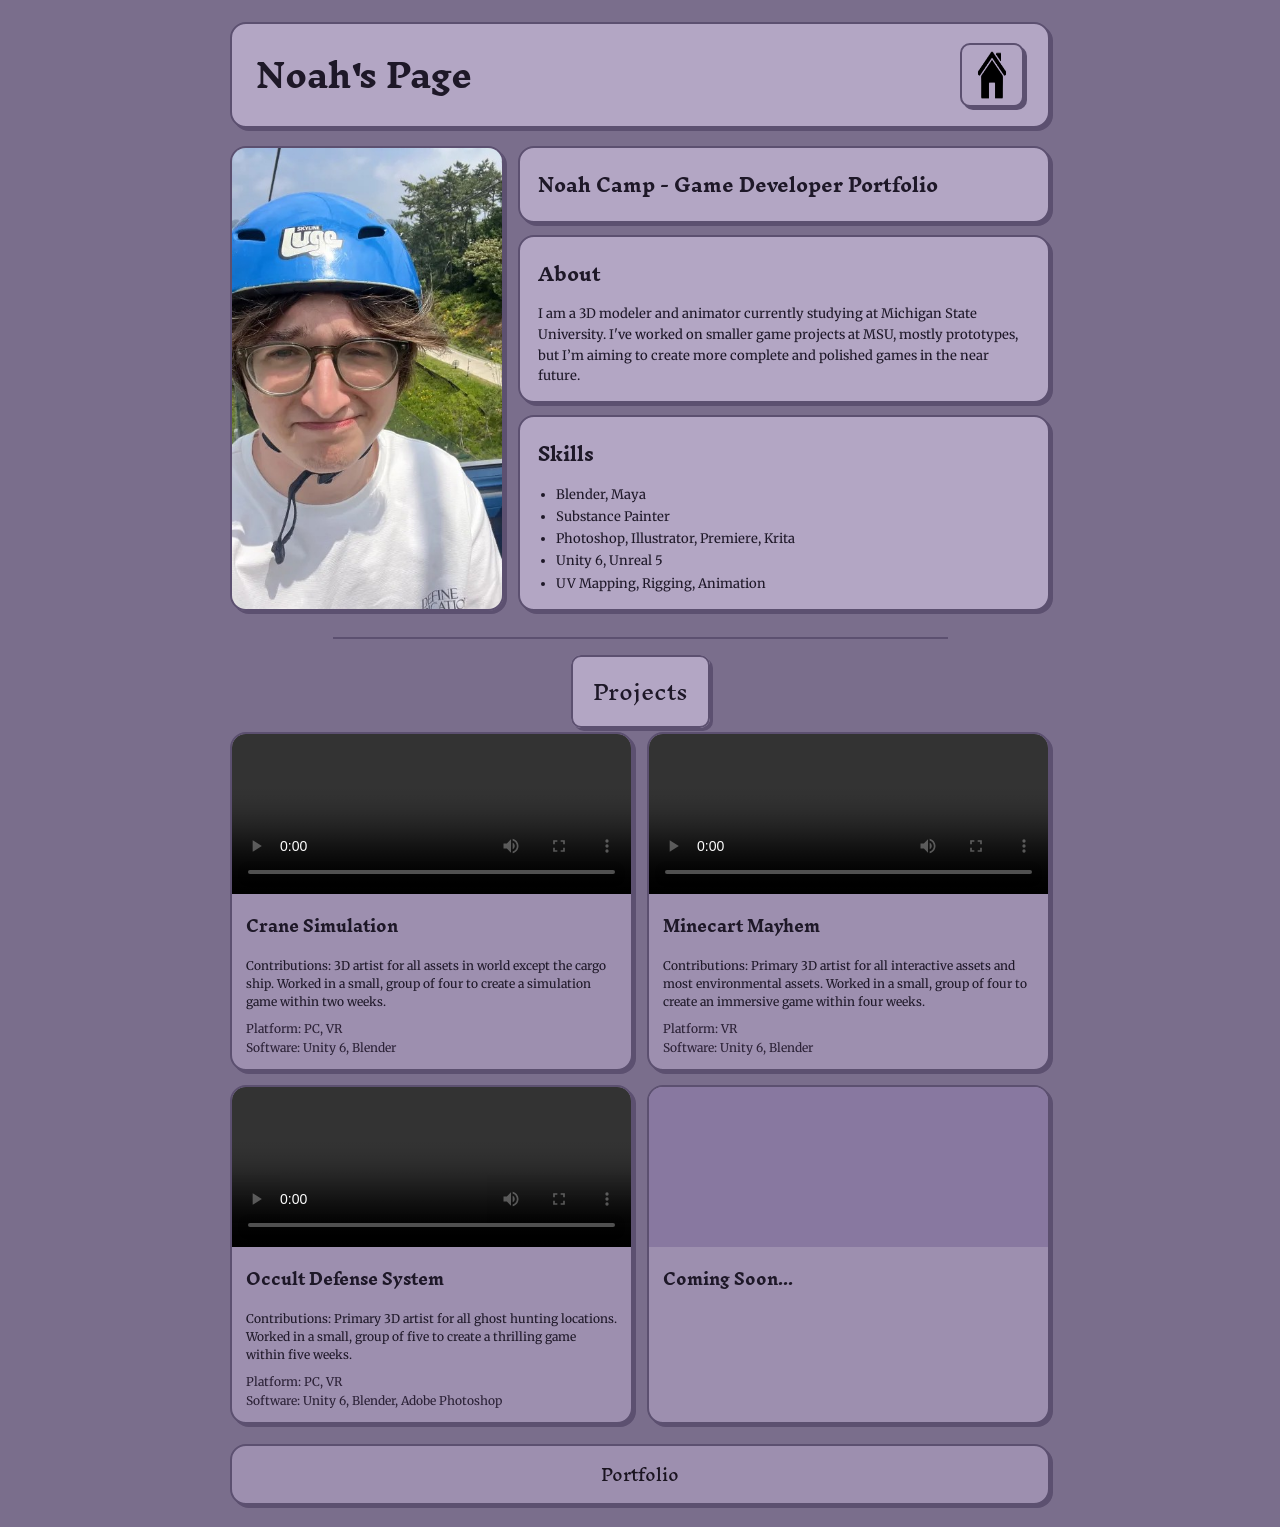
==== commit 963b046a: "Update portfolio.html" ====
--- a/portfolio.html
+++ b/portfolio.html
@@ -269,11 +269,11 @@
         <div class="info">
           <h3>Crane Simulation</h3>
           <p>
-            3D artist for most assets (except the ship). Built with a team of four in about two weeks.
+            Contributions: 3D artist for all assets in world except the cargo ship. Worked in a small, group of four to create a simulation game within two weeks.
           </p>
           <div class="meta">
-            PC, VR<br>
-            Unity 6, Blender
+            Platform: PC, VR<br>
+            Software: Unity 6, Blender
           </div>
         </div>
       </div>
@@ -285,11 +285,11 @@
         <div class="info">
           <h3>Minecart Mayhem</h3>
           <p>
-            Main 3D artist for interactive and environment assets. Team project over four weeks.
+            Contributions: Primary 3D artist for all interactive assets and most environmental assets. Worked in a small, group of four to create an immersive game within four weeks.
           </p>
           <div class="meta">
-            VR<br>
-            Unity 6, Blender
+            Platform: VR<br>
+            Software: Unity 6, Blender
           </div>
         </div>
       </div>
@@ -301,11 +301,11 @@
         <div class="info">
           <h3>Occult Defense System</h3>
           <p>
-            Created most ghost-hunting environments. Team of five, developed over five weeks.
+            Contributions: Primary 3D artist for all ghost hunting locations. Worked in a small, group of five to create a thrilling game within five weeks.
           </p>
           <div class="meta">
-            PC, VR<br>
-            Unity 6, Blender, Photoshop
+            Platform: PC, VR<br>
+            Software: Unity 6, Blender, Adobe Photoshop
           </div>
         </div>
       </div>
@@ -320,7 +320,7 @@
     </div>
 
     <div class="footer">
-      <a href="#">Links</a>
+      <a href="portfolio.html">Portfolio</a>
     </div>
 
   </div>
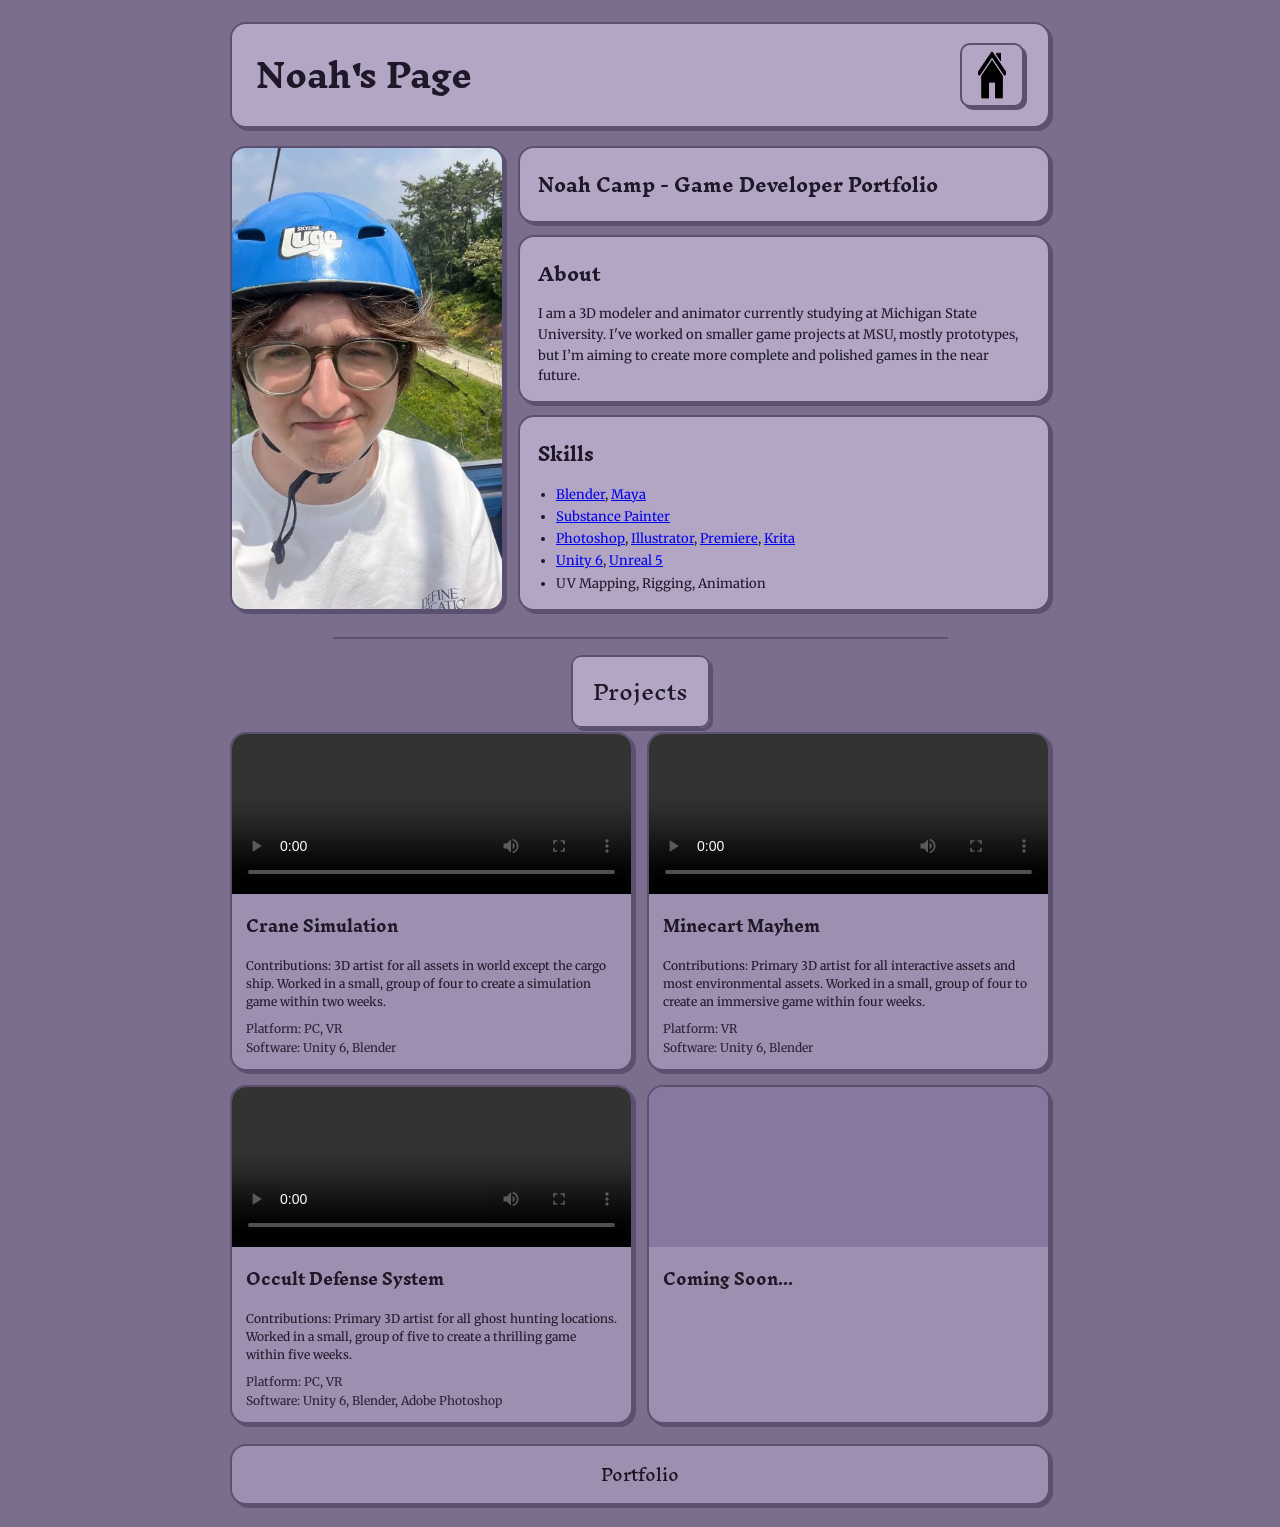
==== commit 63cece10: "Update portfolio.html" ====
--- a/portfolio.html
+++ b/portfolio.html
@@ -243,10 +243,10 @@
         <div class="box">
           <h2>Skills</h2>
           <ul>
-            <li>Blender, Maya</li>
-            <li>Substance Painter</li>
-            <li>Photoshop, Illustrator, Premiere, Krita</li>
-            <li>Unity 6, Unreal 5</li>
+            <li><a href="https://www.blender.org">Blender</a>, <a href="https://www.autodesk.com/products/maya/overview?mktvar002=7313122|SEM|15994942310|134216357962|kwd-1971040707&utm_source=GGL&utm_medium=SEM&utm_campaign=GGL_M-E_All-Products_AMER_US_eComm_SEM_BR_New_EX_0067_7313122&utm_id=7313122&&utm_term=kwd-1971040707&gad_source=1&gad_campaignid=15994942310&gclid=CjwKCAjw-J3OBhBuEiwAwqZ_hy_TUpjfAXuHuH1tINkfQhEYoUC6moZn5mbG57etlTdjT0uYM85mtRoCLHcQAvD_BwE">Maya</a></li>
+            <li><a href="https://www.adobe.com/products/substance3d/apps/painter.html?sdid=JM4FW9YM&mv=search&gclid=CjwKCAjw2rmWBhB4EiwAiJ0mtcQBdYx4abD5lKcJRrRoF3PGn5nfErV90EHglTuGCJGGoDkYmdTGshoCFzoQAvD_BwE">Substance Painter</a></li>
+            <li><a href="https://www.adobe.com/products/photoshop/landpa.html?sdid=NC5FRF5H&mv=search&mv2=paidsearch&ef_id=CjwKCAjw-J3OBhBuEiwAwqZ_h30veR7oLyHKd6HbflXumUtsxRV2u23NMB3YJu8OqS_xr_YAdq_paxoCbuEQAvD_BwE:G:s&s_kwcid=AL!3085!3!714745362176!e!!g!!photoshop!1712238394!67643541820&mv=search&gad_source=1&gad_campaignid=1712238394&gclid=CjwKCAjw-J3OBhBuEiwAwqZ_h30veR7oLyHKd6HbflXumUtsxRV2u23NMB3YJu8OqS_xr_YAdq_paxoCbuEQAvD_BwE">Photoshop</a>, <a href="https://www.adobe.com/products/illustrator/campaign/pricing.html?sdid=ZFN4FBV5&mv=search&mv2=paidsearch&ef_id=CjwKCAjw-J3OBhBuEiwAwqZ_h-f3Pai_2kQiSV_Da0RyNhV4rPcfPbrxRUVwrggv01FGRnSClyas-RoCR1wQAvD_BwE:G:s&s_kwcid=AL!3085!3!717388832861!e!!g!!illustrator!1711729586!70905759350&gad_source=1&gad_campaignid=1711729586&gclid=CjwKCAjw-J3OBhBuEiwAwqZ_h-f3Pai_2kQiSV_Da0RyNhV4rPcfPbrxRUVwrggv01FGRnSClyas-RoCR1wQAvD_BwE">Illustrator</a>, <a href="https://www.adobe.com/products/premiere/campaign/pricing.html?sdid=SYBNLTYL&mv=search&mv2=paidsearch&ef_id=CjwKCAjw-J3OBhBuEiwAwqZ_h-05r8YePFJIodkIzboCY4LZSa5t0t6CjTmRzbdQywcK29SsgHknzxoCDfYQAvD_BwE:G:s&s_kwcid=AL!3085!3!700626653699!e!!g!!premiere%20pro!1712852043!83993219728&mv=search&gad_source=1&gad_campaignid=1712852043&gclid=CjwKCAjw-J3OBhBuEiwAwqZ_h-05r8YePFJIodkIzboCY4LZSa5t0t6CjTmRzbdQywcK29SsgHknzxoCDfYQAvD_BwE">Premiere</a>, <a href="https://krita.org/en/">Krita</a></li>
+            <li><a href="https://unity.com">Unity 6</a>, <a href="https://www.unrealengine.com/en-US">Unreal 5</a></li>
             <li>UV Mapping, Rigging, Animation</li>
           </ul>
         </div>
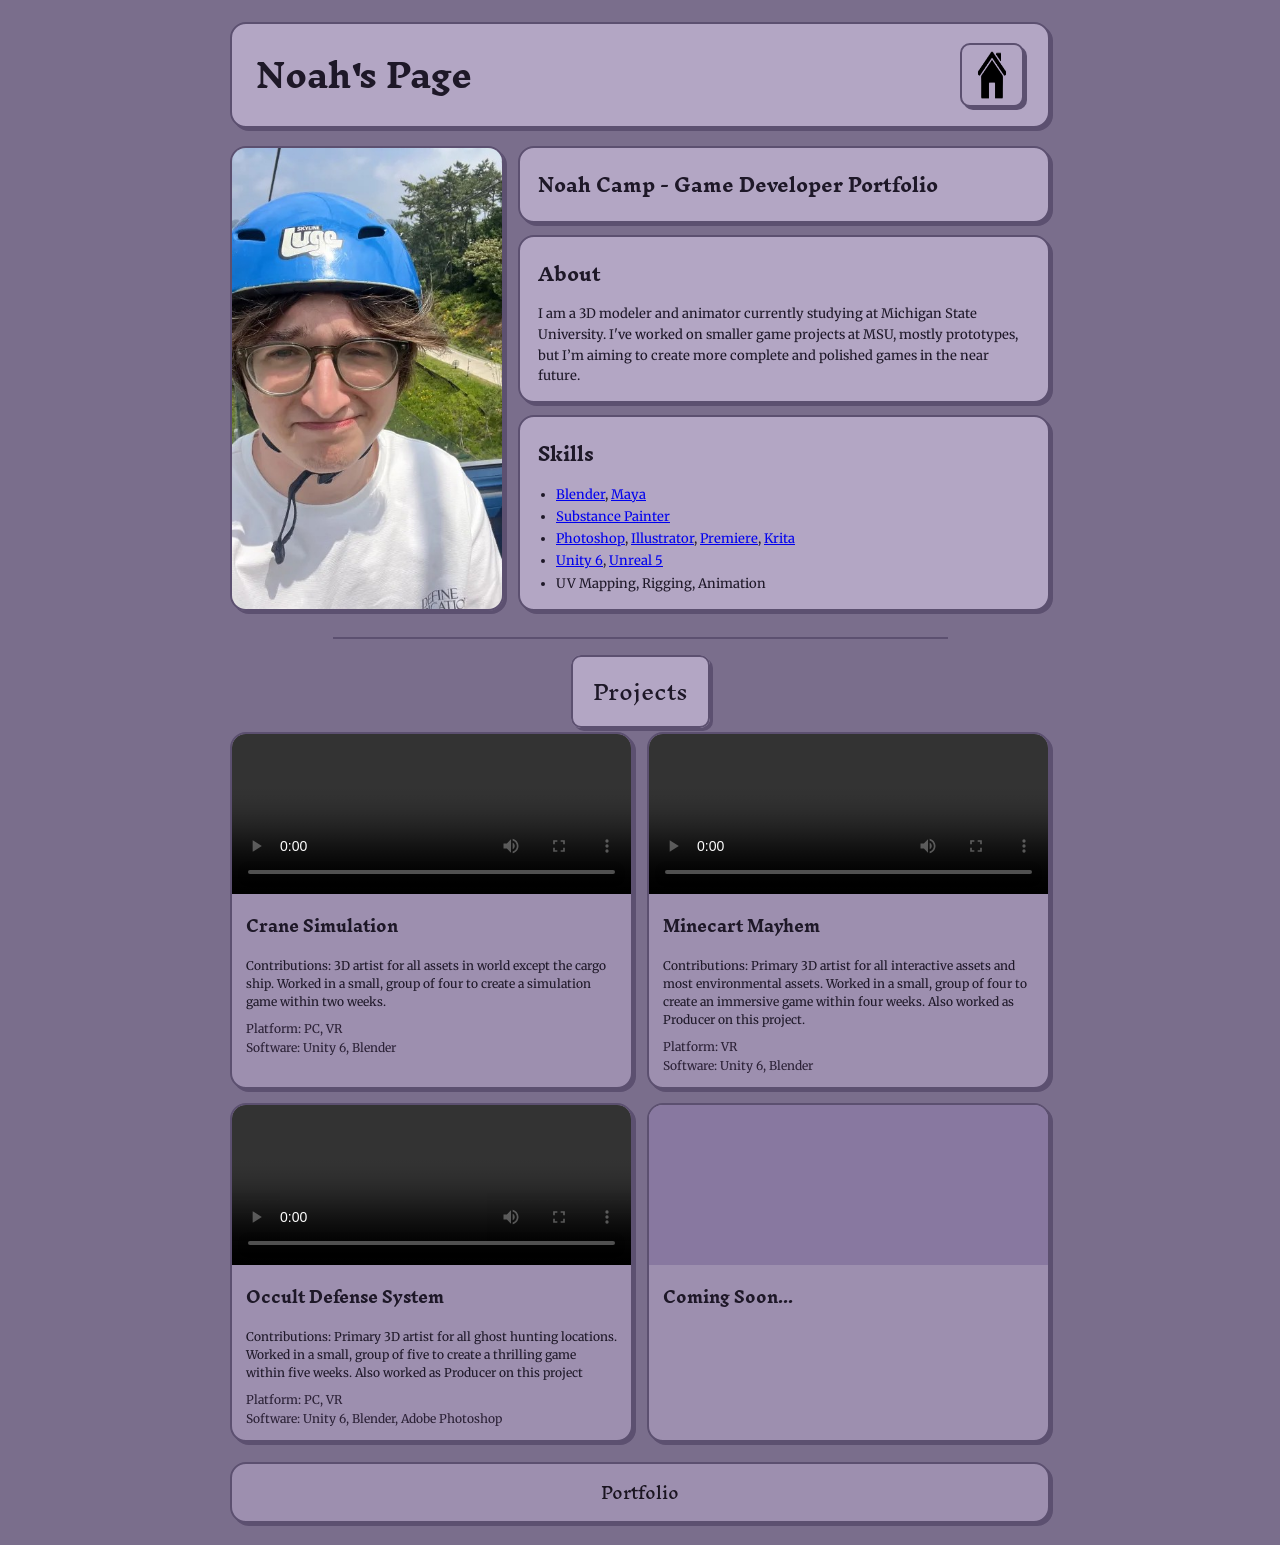
==== commit 4446227b: "Update portfolio.html" ====
--- a/portfolio.html
+++ b/portfolio.html
@@ -285,7 +285,7 @@
         <div class="info">
           <h3>Minecart Mayhem</h3>
           <p>
-            Contributions: Primary 3D artist for all interactive assets and most environmental assets. Worked in a small, group of four to create an immersive game within four weeks.
+            Contributions: Primary 3D artist for all interactive assets and most environmental assets. Worked in a small, group of four to create an immersive game within four weeks. Also worked as Producer on this project.
           </p>
           <div class="meta">
             Platform: VR<br>
@@ -301,7 +301,7 @@
         <div class="info">
           <h3>Occult Defense System</h3>
           <p>
-            Contributions: Primary 3D artist for all ghost hunting locations. Worked in a small, group of five to create a thrilling game within five weeks.
+            Contributions: Primary 3D artist for all ghost hunting locations. Worked in a small, group of five to create a thrilling game within five weeks. Also worked as Producer on this project
           </p>
           <div class="meta">
             Platform: PC, VR<br>
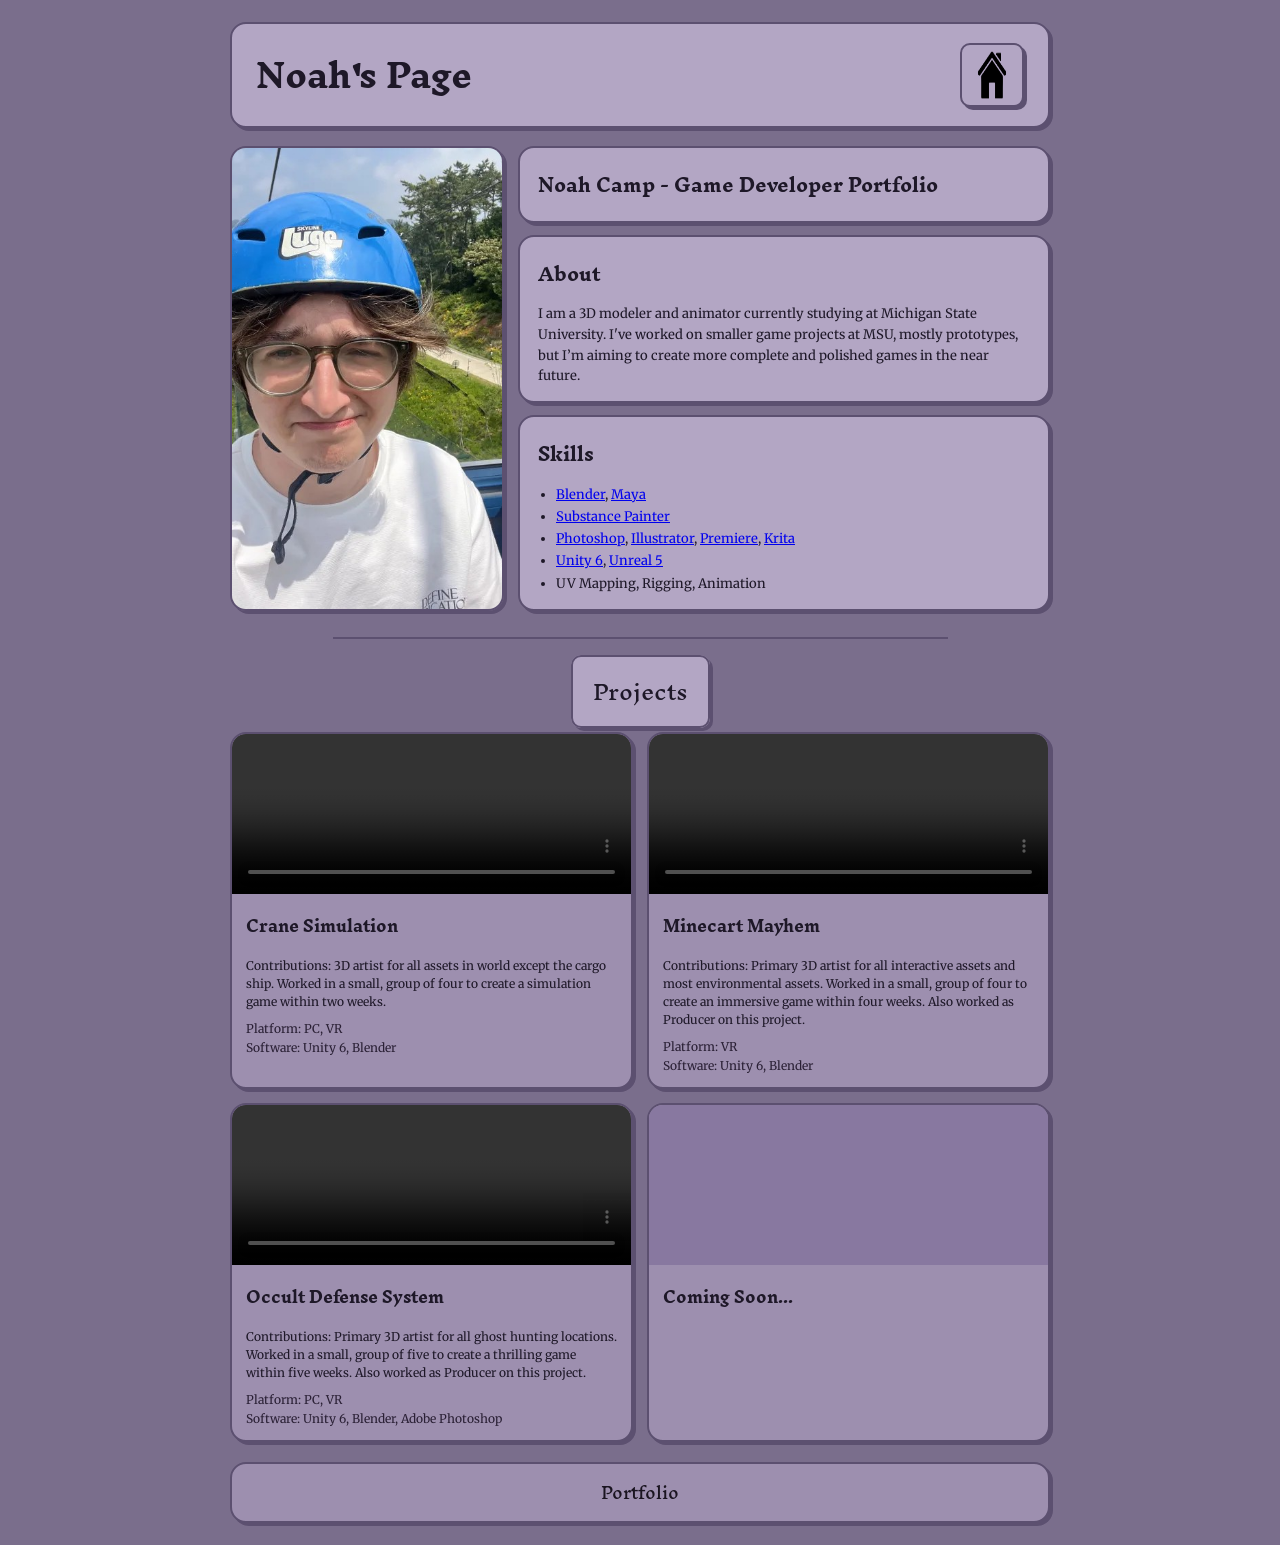
==== commit fe4e319d: "Update portfolio.html" ====
--- a/portfolio.html
+++ b/portfolio.html
@@ -301,7 +301,7 @@
         <div class="info">
           <h3>Occult Defense System</h3>
           <p>
-            Contributions: Primary 3D artist for all ghost hunting locations. Worked in a small, group of five to create a thrilling game within five weeks. Also worked as Producer on this project
+            Contributions: Primary 3D artist for all ghost hunting locations. Worked in a small, group of five to create a thrilling game within five weeks. Also worked as Producer on this project.
           </p>
           <div class="meta">
             Platform: PC, VR<br>
